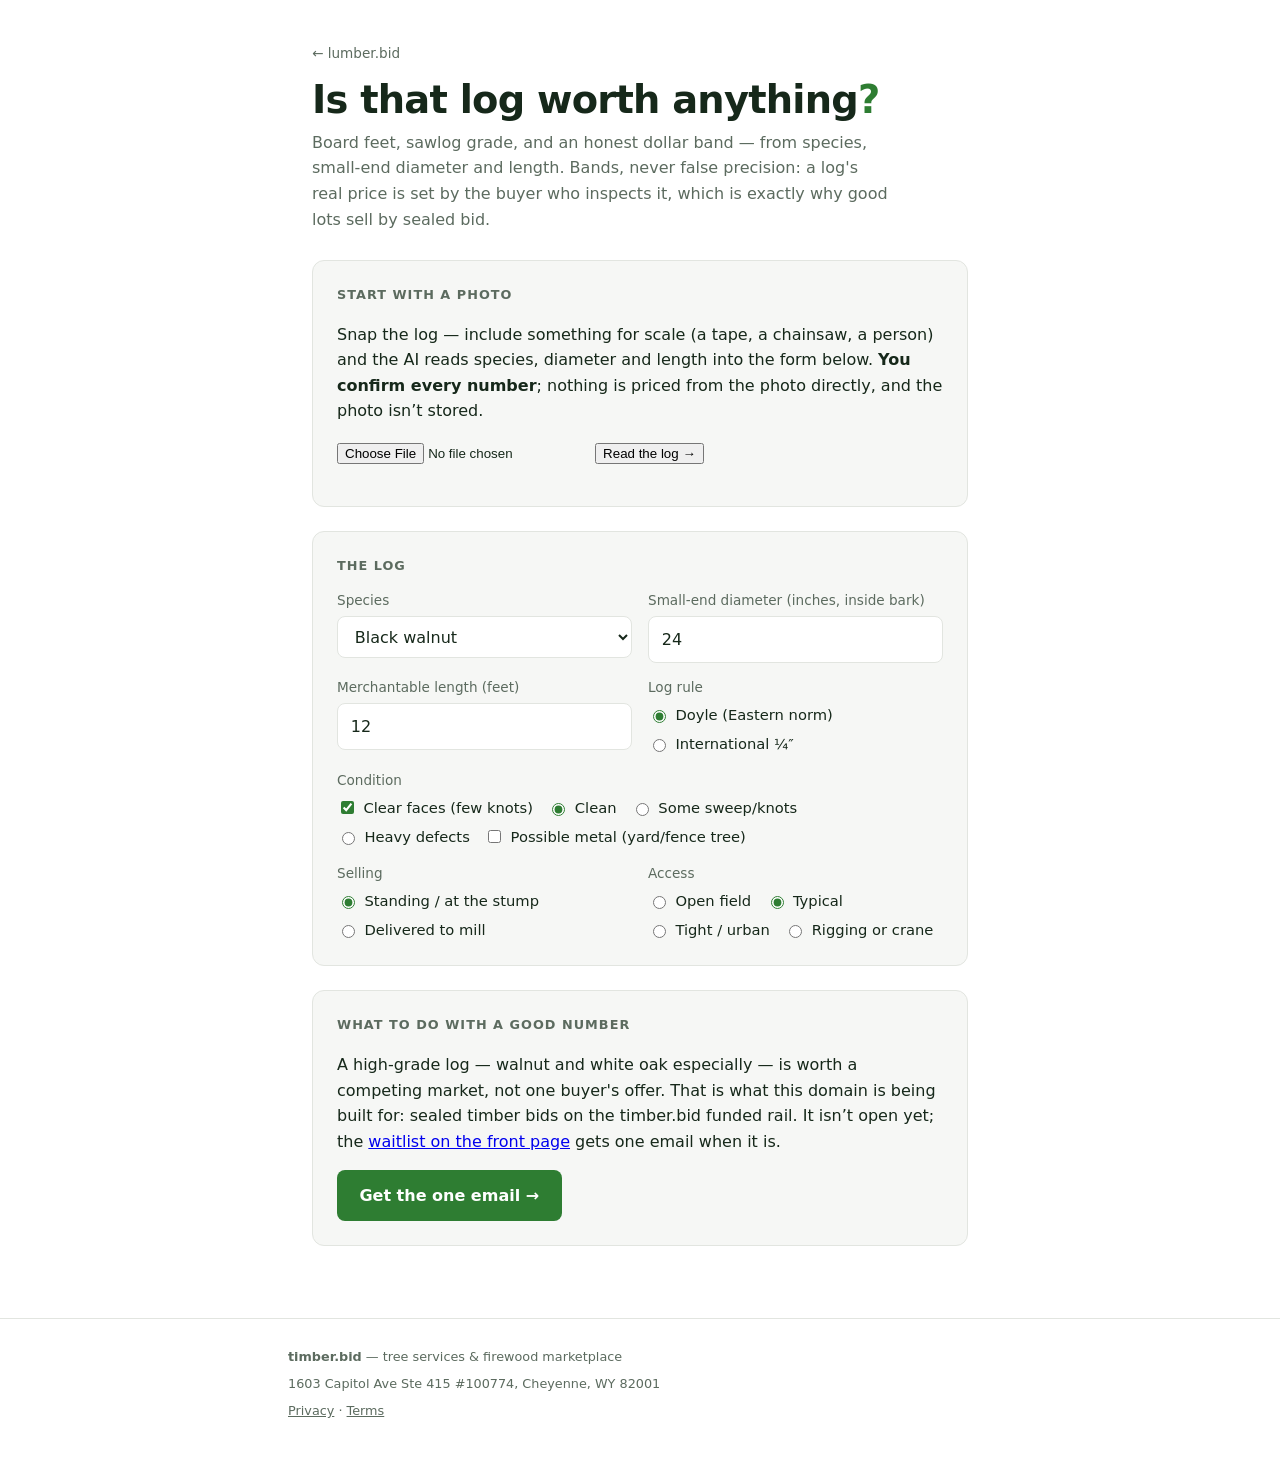
==== site/estimate.html @ 27b2d683 "feat: photo mode on the estimator - the AI reads the log, the human confirms 'The same photo can pro" ====
<!doctype html>
<html lang="en">
<head>
<meta charset="utf-8">
<meta name="viewport" content="width=device-width, initial-scale=1">
<title>Log value estimator — lumber.bid</title>

<!-- Indexable on purpose: this is a real tool, not a holding page. -->
<meta name="description" content="Free log value estimator: board feet by Doyle or International ¼″ rule, sawlog grade, and an honest dollar band for walnut, oak, cherry and more — standing or delivered to mill.">
<link rel="canonical" href="https://lumber.bid/estimate">

<meta property="og:type" content="website">
<meta property="og:title" content="Log value estimator — lumber.bid">
<meta property="og:description" content="Is that log worth anything? Board feet, grade, and a value band — bands, never false precision.">
<meta property="og:url" content="https://lumber.bid/estimate">

<link rel="icon" href="data:image/svg+xml,%3Csvg xmlns='http://www.w3.org/2000/svg' viewBox='0 0 32 32'%3E%3Crect width='32' height='32' rx='7' fill='%232E7D32'/%3E%3Cpath d='M16 6l7 12H9z' fill='%23fff'/%3E%3Crect x='14.5' y='17' width='3' height='9' fill='%23fff'/%3E%3C/svg%3E">

<style>
  :root {
    --brand: #2E7D32;
    --bg: #ffffff;
    --surface: #f6f7f5;
    --border: #e2e5e0;
    --text: #16281a;
    --muted: #5c6b5f;
  }
  @media (prefers-color-scheme: dark) {
    :root {
      --brand: #6FBF73;
      --bg: #10140f;
      --surface: #171d16;
      --border: #2a332a;
      --text: #eaf0e9;
      --muted: #9aa89c;
    }
  }
  * { box-sizing: border-box; }
  html, body { margin: 0; padding: 0; }
  body {
    background: var(--bg); color: var(--text);
    font: 16px/1.6 ui-sans-serif, system-ui, -apple-system, "Segoe UI", Roboto, "Helvetica Neue", Arial, sans-serif;
    -webkit-font-smoothing: antialiased;
    display: flex; flex-direction: column; min-height: 100vh;
  }
  main { flex: 1; width: 100%; max-width: 44rem; margin: 0 auto; padding: 2.5rem 1.5rem 3rem; }
  a.home { color: var(--muted); text-decoration: none; font-size: .85rem; }
  a.home:hover { color: var(--brand); }
  h1 { font-size: clamp(1.7rem, 5vw, 2.4rem); line-height: 1.15; letter-spacing: -.02em; margin: .75rem 0 .5rem; }
  h1 .dot { color: var(--brand); }
  .lede { color: var(--muted); margin: 0 0 1.75rem; max-width: 36rem; }
  .card { background: var(--surface); border: 1px solid var(--border); border-radius: 12px; padding: 1.5rem; margin-bottom: 1.5rem; }
  .card h2 { font-size: .8rem; font-weight: 600; letter-spacing: .08em; text-transform: uppercase; color: var(--muted); margin: 0 0 .9rem; }
  label.f { display: block; font-size: .85rem; color: var(--muted); margin: 0 0 .25rem; }
  .grid { display: grid; grid-template-columns: 1fr 1fr; gap: .9rem 1rem; }
  .grid .full { grid-column: 1 / -1; }
  select, input[type="number"] {
    width: 100%; font: inherit; color: var(--text); background: var(--bg);
    border: 1px solid var(--border); border-radius: 8px; padding: .6rem .8rem;
  }
  select:focus-visible, input:focus-visible { outline: 2px solid var(--brand); outline-offset: 1px; }
  .opts { display: flex; flex-wrap: wrap; gap: .35rem .9rem; }
  .opts label { display: inline-flex; align-items: center; gap: .4rem; font-size: .92rem; cursor: pointer; }
  .opts input { accent-color: var(--brand); }
  #est-result { border-color: var(--brand); }
  .est-row { display: flex; justify-content: space-between; gap: 1rem; padding: .45rem 0; border-bottom: 1px dashed var(--border); }
  .est-row span { color: var(--muted); }
  .est-net strong { color: var(--brand); font-size: 1.15rem; }
  .est-verdict { margin: .9rem 0 0; font-weight: 600; }
  .est-verdict.ok { color: var(--brand); }
  .est-flags { margin: .75rem 0 0; padding-left: 1.2rem; color: var(--muted); font-size: .9rem; }
  .est-flags li { margin-bottom: .25rem; }
  .wl-fine { font-size: .78rem; color: var(--muted); margin: .8rem 0 0; }
  a.cta {
    display: inline-flex; align-items: center; gap: .5rem;
    background: var(--brand); color: #fff; text-decoration: none; font-weight: 600;
    padding: .8rem 1.4rem; border-radius: 8px;
  }
  a.cta:hover { filter: brightness(1.08); }
  @media (prefers-color-scheme: dark) { a.cta { color: #0d1a0e; } }
  footer { border-top: 1px solid var(--border); padding: 1.75rem 1.5rem 2.5rem; }
  .footer-inner { max-width: 44rem; margin: 0 auto; font-size: .8rem; color: var(--muted); }
  .footer-inner p { margin: 0 0 .4rem; }
  .footer-inner a { color: var(--muted); }
</style>
</head>
<body>

<main>
  <a class="home" href="/">&larr; lumber.bid</a>
  <h1>Is that log worth anything<span class="dot">?</span></h1>
  <p class="lede">
    Board feet, sawlog grade, and an honest dollar band — from species, small-end
    diameter and length. Bands, never false precision: a log's real price is set
    by the buyer who inspects it, which is exactly why good lots sell by sealed bid.
  </p>

  <div class="card" id="photo-card">
    <h2>Start with a photo</h2>
    <p>
      Snap the log — include something for scale (a tape, a chainsaw, a person)
      and the AI reads species, diameter and length into the form below.
      <strong>You confirm every number</strong>; nothing is priced from the
      photo directly, and the photo isn&rsquo;t stored.
    </p>
    <div class="wl-row">
      <input type="file" id="est-photo" accept="image/*" capture="environment" aria-label="Log photo">
      <button type="button" class="cta" id="est-photo-go">Read the log &rarr;</button>
    </div>
    <p class="wl-status" id="est-photo-status" role="status"></p>
  </div>

  <form id="est-form" class="card">
    <h2>The log</h2>
    <div class="grid">
      <div>
        <label class="f" for="est-species">Species</label>
        <select id="est-species">
          <option value="black walnut" selected>Black walnut</option>
          <option value="white oak">White oak</option>
          <option value="cherry">Cherry</option>
          <option value="hard maple">Hard maple</option>
          <option value="red oak">Red oak</option>
          <option value="ash">Ash</option>
          <option value="hickory">Hickory</option>
          <option value="soft maple">Soft maple</option>
          <option value="birch">Birch</option>
          <option value="poplar">Poplar</option>
          <option value="sycamore">Sycamore</option>
          <option value="pine">Pine</option>
          <option value="spruce">Spruce</option>
          <option value="fir">Fir</option>
          <option value="cottonwood">Cottonwood</option>
          <option value="other">Other / not sure</option>
        </select>
      </div>
      <div>
        <label class="f" for="est-diameter">Small-end diameter (inches, inside bark)</label>
        <input id="est-diameter" type="number" min="1" max="80" step="1" value="24" inputmode="numeric">
      </div>
      <div>
        <label class="f" for="est-length">Merchantable length (feet)</label>
        <input id="est-length" type="number" min="1" max="60" step="1" value="12" inputmode="numeric">
      </div>
      <div>
        <label class="f">Log rule</label>
        <div class="opts">
          <label><input type="radio" name="rule" value="doyle" checked> Doyle (Eastern norm)</label>
          <label><input type="radio" name="rule" value="international"> International ¼″</label>
        </div>
      </div>
      <div class="full">
        <label class="f">Condition</label>
        <div class="opts">
          <label><input type="checkbox" id="est-clear" checked> Clear faces (few knots)</label>
          <label><input type="radio" name="defects" value="0" checked> Clean</label>
          <label><input type="radio" name="defects" value="1"> Some sweep/knots</label>
          <label><input type="radio" name="defects" value="2"> Heavy defects</label>
          <label><input type="checkbox" id="est-metal"> Possible metal (yard/fence tree)</label>
        </div>
      </div>
      <div>
        <label class="f">Selling</label>
        <div class="opts">
          <label><input type="radio" name="where" value="standing" checked> Standing / at the stump</label>
          <label><input type="radio" name="where" value="delivered"> Delivered to mill</label>
        </div>
      </div>
      <div>
        <label class="f">Access</label>
        <div class="opts">
          <label><input type="radio" name="difficulty" value="0.15"> Open field</label>
          <label><input type="radio" name="difficulty" value="0.3" checked> Typical</label>
          <label><input type="radio" name="difficulty" value="0.6"> Tight / urban</label>
          <label><input type="radio" name="difficulty" value="0.9"> Rigging or crane</label>
        </div>
      </div>
    </div>
  </form>

  <div id="est-result" class="card" hidden aria-live="polite"></div>

  <div class="card">
    <h2>What to do with a good number</h2>
    <p>
      A high-grade log — walnut and white oak especially — is worth a competing
      market, not one buyer's offer. That is what this domain is being built for:
      sealed timber bids on the timber.bid funded rail. It isn&rsquo;t open yet;
      the <a href="/">waitlist on the front page</a> gets one email when it is.
    </p>
    <a class="cta" href="/#waitlist-form">Get the one email &rarr;</a>
  </div>
</main>

<footer>
  <div class="footer-inner">
    <p><strong>timber.bid</strong> — tree services &amp; firewood marketplace</p>
    <p>1603 Capitol Ave Ste 415 #100774, Cheyenne, WY 82001</p>
    <p><a href="https://timber.bid/privacy">Privacy</a> &middot; <a href="https://timber.bid/terms">Terms</a></p>
  </div>
</footer>

<script src="/log-model.js" defer></script>
<script src="/estimate.js" defer></script>
</body>
</html>
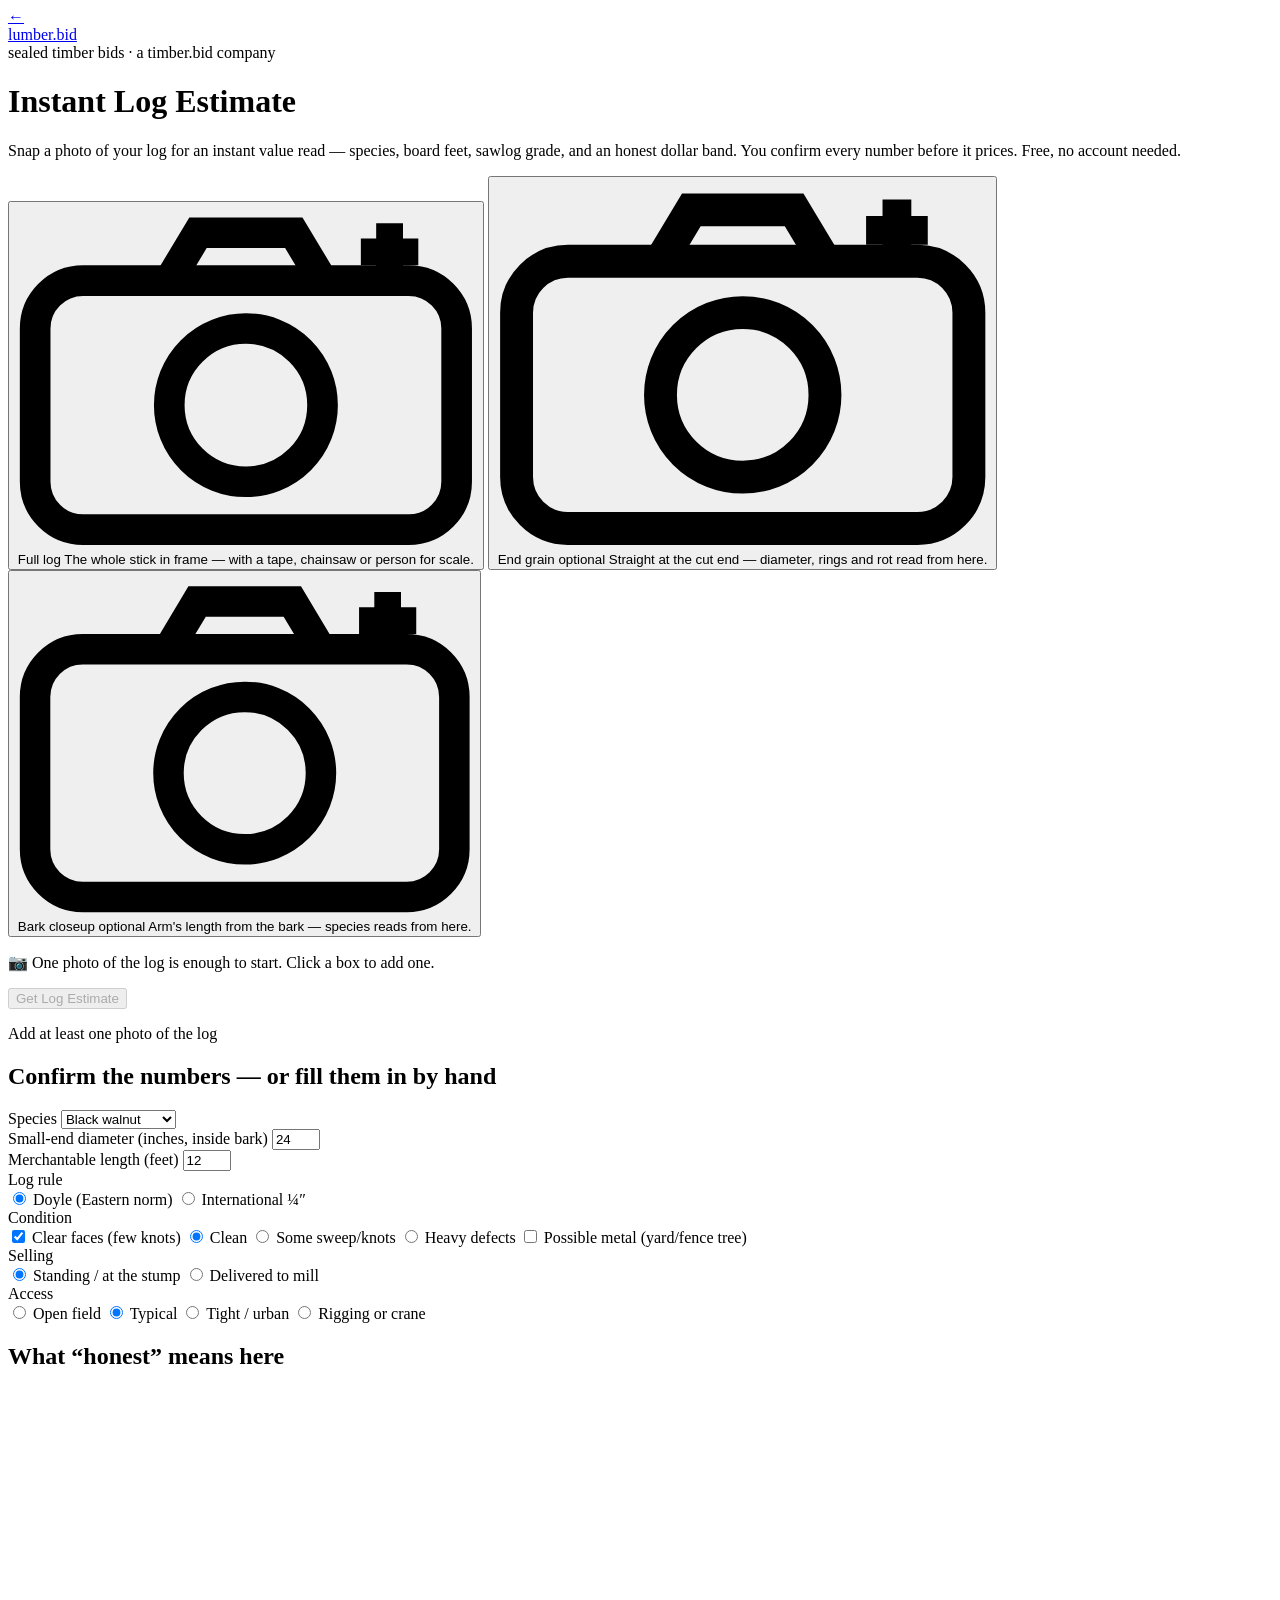
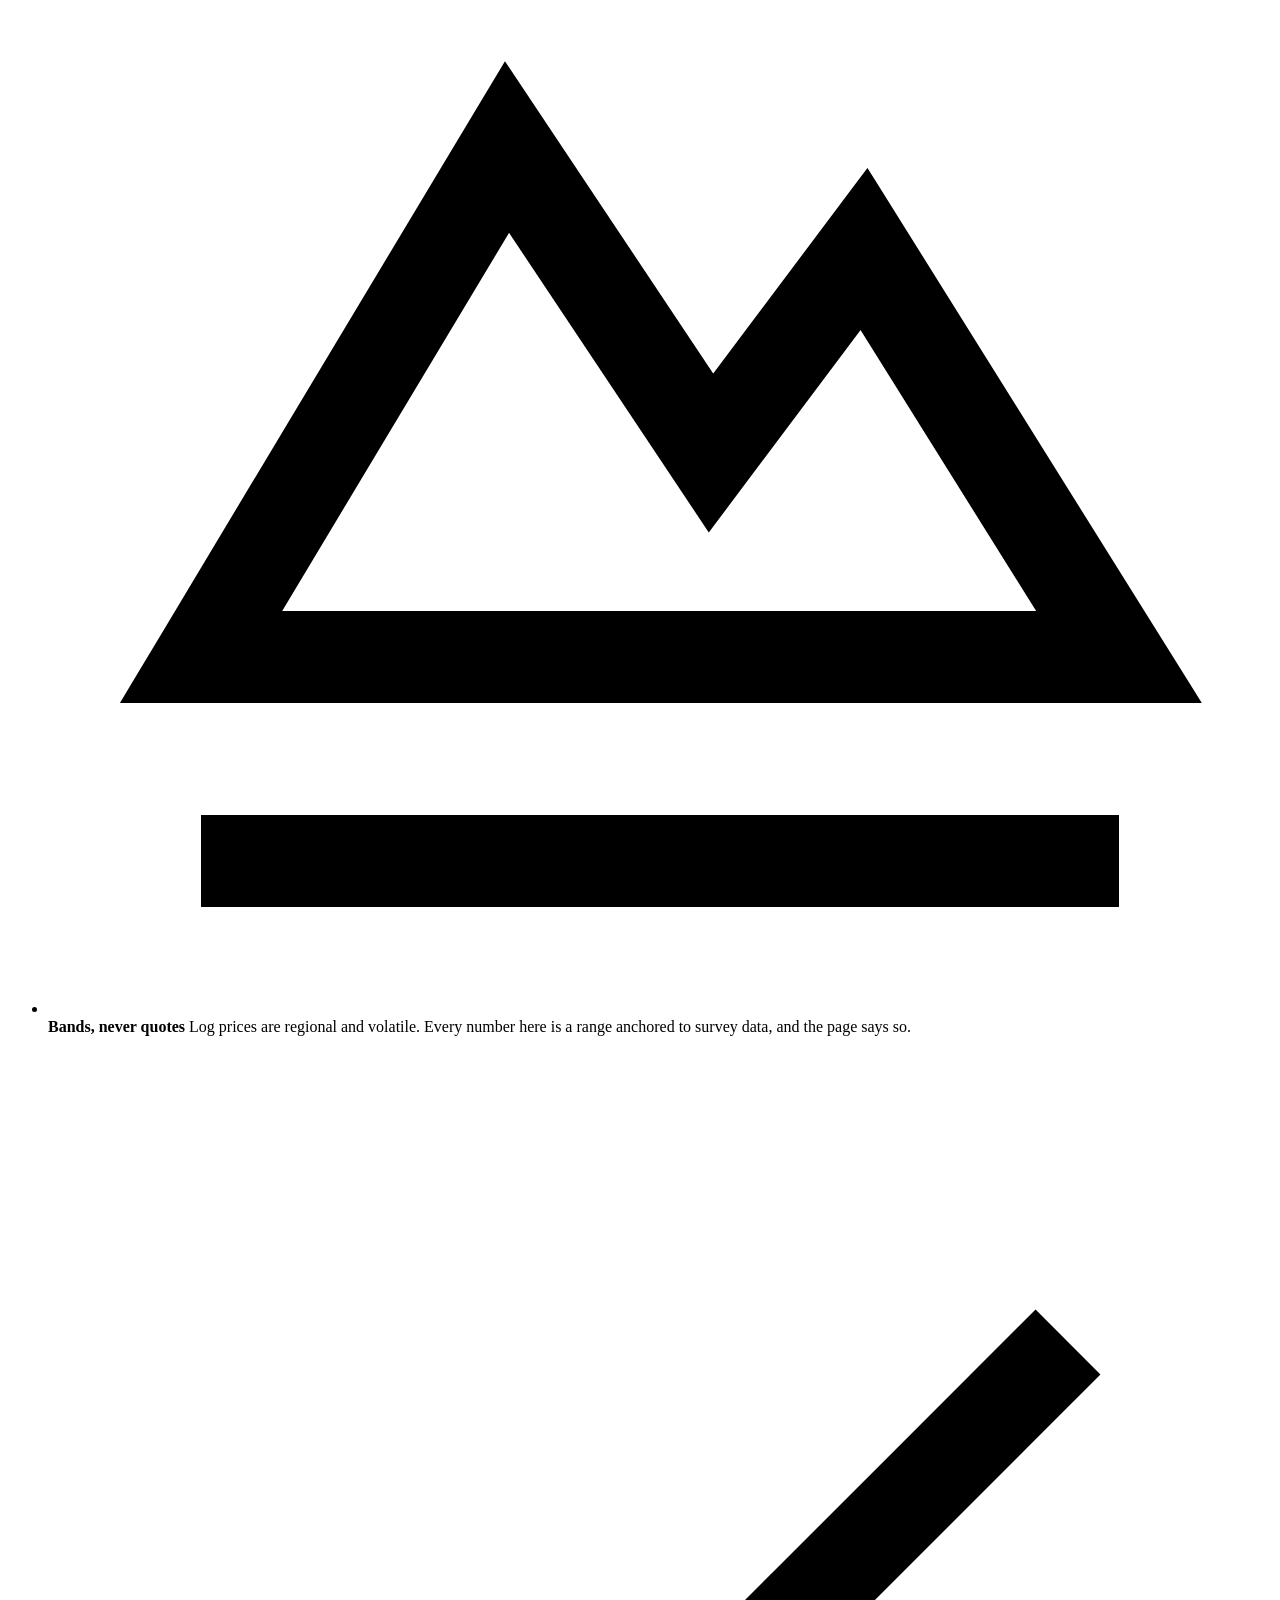
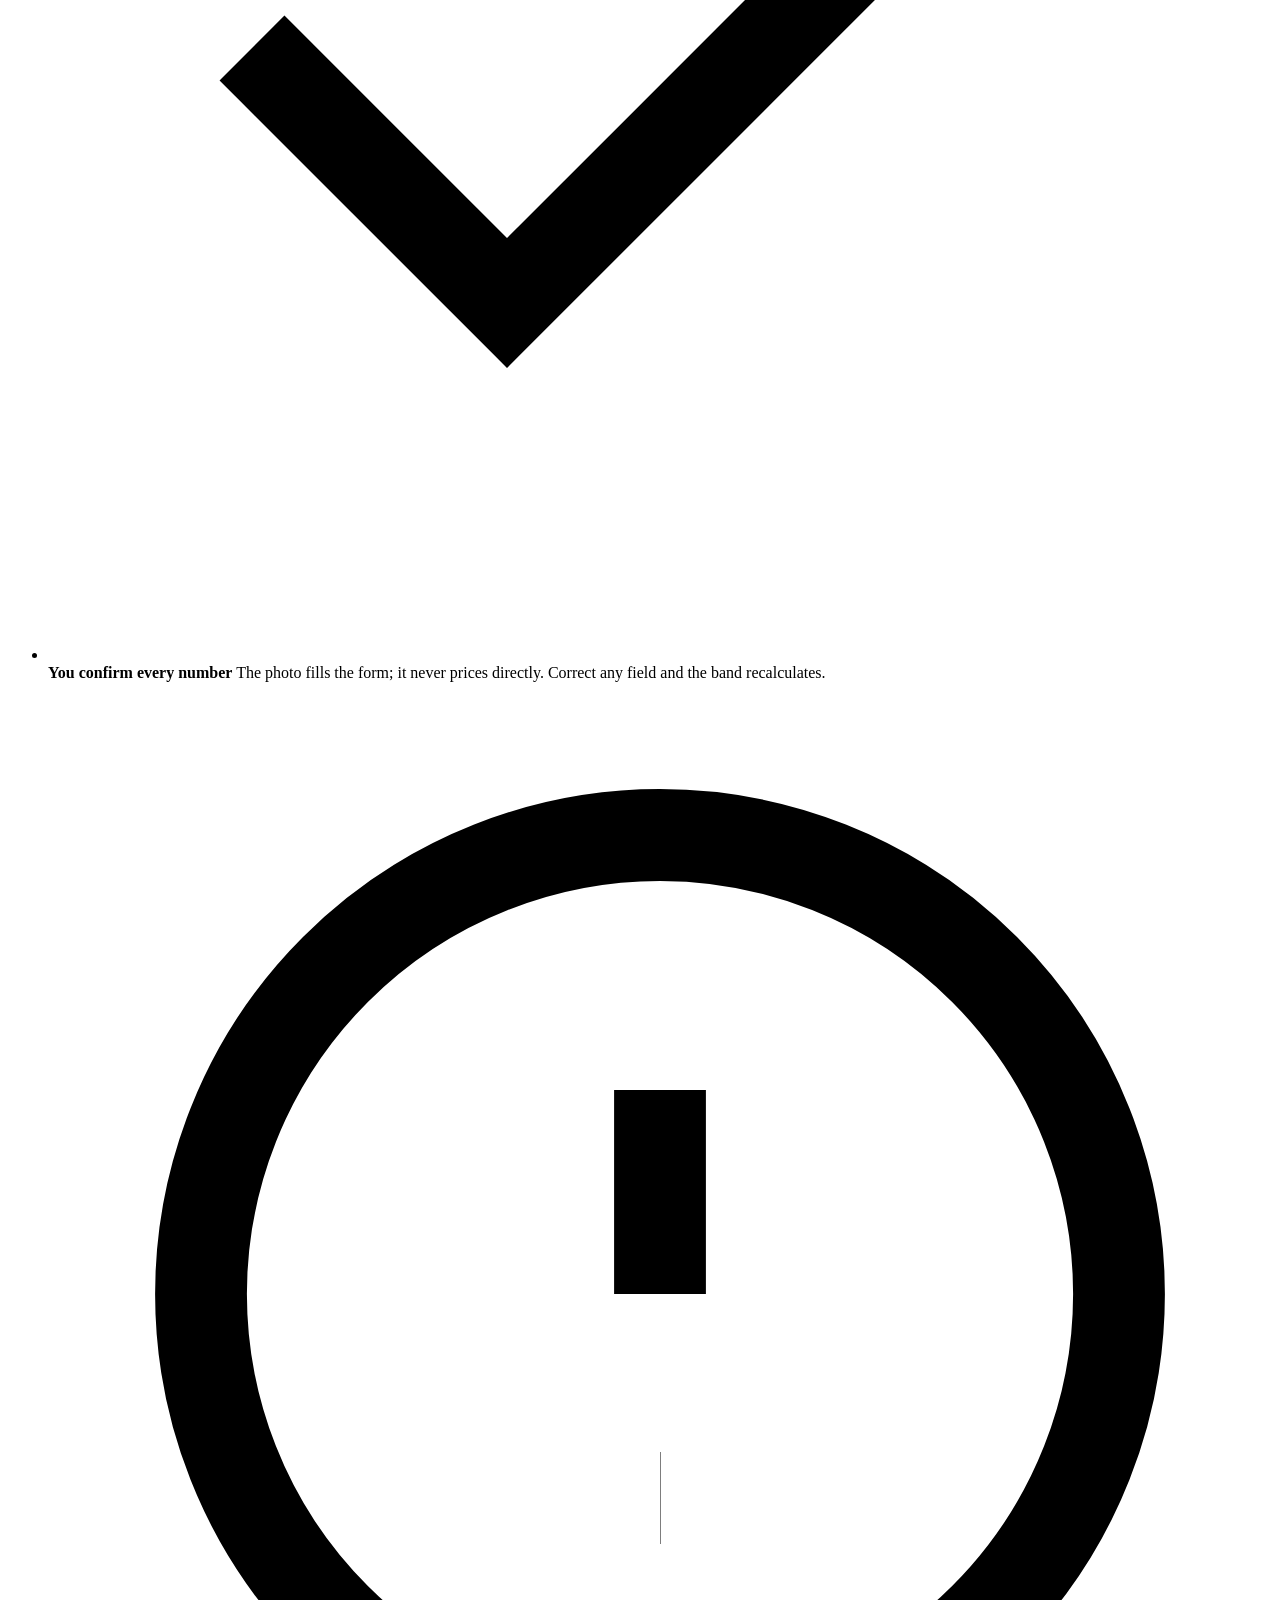
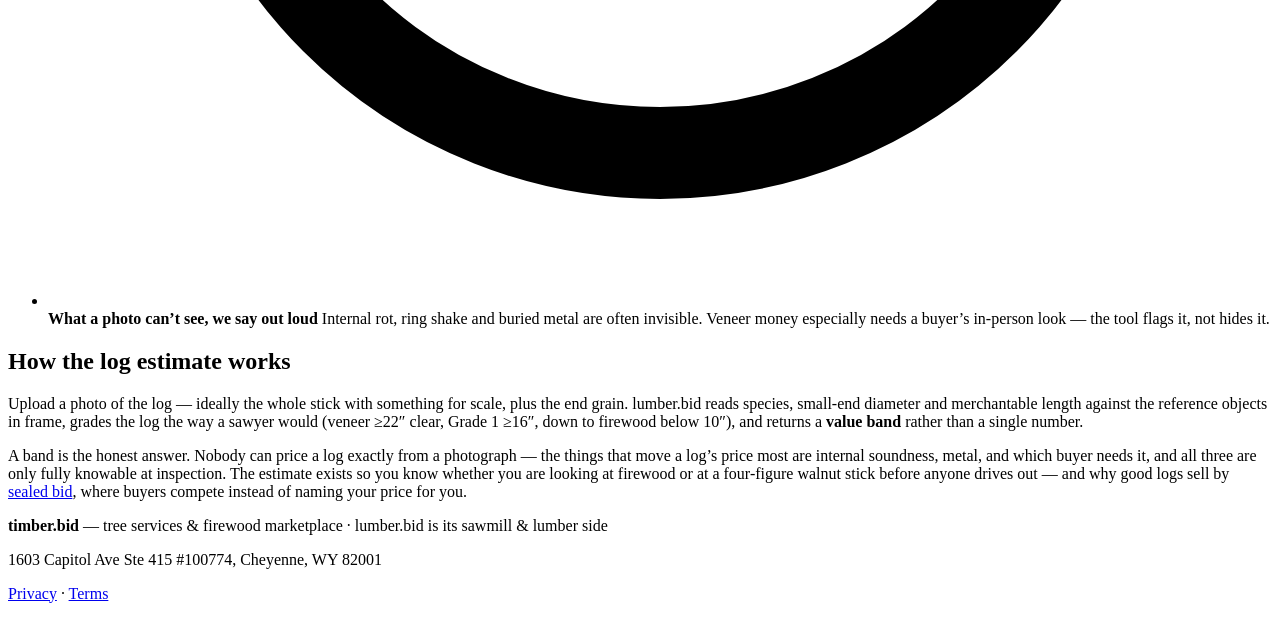
==== commit 79a9e109: "style: the family format - lumber.bid now reads as timber.bid's sibling Founder direction: same comp" ====
--- a/site/estimate.html
+++ b/site/estimate.html
@@ -3,115 +3,71 @@
 <head>
 <meta charset="utf-8">
 <meta name="viewport" content="width=device-width, initial-scale=1">
-<title>Log value estimator — lumber.bid</title>
+<title>Instant Log Estimate — lumber.bid</title>
 
-<!-- Indexable on purpose: this is a real tool, not a holding page. -->
-<meta name="description" content="Free log value estimator: board feet by Doyle or International ¼″ rule, sawlog grade, and an honest dollar band for walnut, oak, cherry and more — standing or delivered to mill.">
+<meta name="description" content="Snap a photo of your log for an instant value estimate — species, board feet by Doyle or International rule, sawlog grade, and an honest dollar band. Free, no account needed.">
 <link rel="canonical" href="https://lumber.bid/estimate">
 
 <meta property="og:type" content="website">
-<meta property="og:title" content="Log value estimator — lumber.bid">
-<meta property="og:description" content="Is that log worth anything? Board feet, grade, and a value band — bands, never false precision.">
+<meta property="og:title" content="Instant Log Estimate — lumber.bid">
+<meta property="og:description" content="Is that log worth anything? Photo → species, board feet, grade, and a value band. Bands, never false precision.">
 <meta property="og:url" content="https://lumber.bid/estimate">
 
 <link rel="icon" href="data:image/svg+xml,%3Csvg xmlns='http://www.w3.org/2000/svg' viewBox='0 0 32 32'%3E%3Crect width='32' height='32' rx='7' fill='%232E7D32'/%3E%3Cpath d='M16 6l7 12H9z' fill='%23fff'/%3E%3Crect x='14.5' y='17' width='3' height='9' fill='%23fff'/%3E%3C/svg%3E">
-
-<style>
-  :root {
-    --brand: #2E7D32;
-    --bg: #ffffff;
-    --surface: #f6f7f5;
-    --border: #e2e5e0;
-    --text: #16281a;
-    --muted: #5c6b5f;
-  }
-  @media (prefers-color-scheme: dark) {
-    :root {
-      --brand: #6FBF73;
-      --bg: #10140f;
-      --surface: #171d16;
-      --border: #2a332a;
-      --text: #eaf0e9;
-      --muted: #9aa89c;
-    }
-  }
-  * { box-sizing: border-box; }
-  html, body { margin: 0; padding: 0; }
-  body {
-    background: var(--bg); color: var(--text);
-    font: 16px/1.6 ui-sans-serif, system-ui, -apple-system, "Segoe UI", Roboto, "Helvetica Neue", Arial, sans-serif;
-    -webkit-font-smoothing: antialiased;
-    display: flex; flex-direction: column; min-height: 100vh;
-  }
-  main { flex: 1; width: 100%; max-width: 44rem; margin: 0 auto; padding: 2.5rem 1.5rem 3rem; }
-  a.home { color: var(--muted); text-decoration: none; font-size: .85rem; }
-  a.home:hover { color: var(--brand); }
-  h1 { font-size: clamp(1.7rem, 5vw, 2.4rem); line-height: 1.15; letter-spacing: -.02em; margin: .75rem 0 .5rem; }
-  h1 .dot { color: var(--brand); }
-  .lede { color: var(--muted); margin: 0 0 1.75rem; max-width: 36rem; }
-  .card { background: var(--surface); border: 1px solid var(--border); border-radius: 12px; padding: 1.5rem; margin-bottom: 1.5rem; }
-  .card h2 { font-size: .8rem; font-weight: 600; letter-spacing: .08em; text-transform: uppercase; color: var(--muted); margin: 0 0 .9rem; }
-  label.f { display: block; font-size: .85rem; color: var(--muted); margin: 0 0 .25rem; }
-  .grid { display: grid; grid-template-columns: 1fr 1fr; gap: .9rem 1rem; }
-  .grid .full { grid-column: 1 / -1; }
-  select, input[type="number"] {
-    width: 100%; font: inherit; color: var(--text); background: var(--bg);
-    border: 1px solid var(--border); border-radius: 8px; padding: .6rem .8rem;
-  }
-  select:focus-visible, input:focus-visible { outline: 2px solid var(--brand); outline-offset: 1px; }
-  .opts { display: flex; flex-wrap: wrap; gap: .35rem .9rem; }
-  .opts label { display: inline-flex; align-items: center; gap: .4rem; font-size: .92rem; cursor: pointer; }
-  .opts input { accent-color: var(--brand); }
-  #est-result { border-color: var(--brand); }
-  .est-row { display: flex; justify-content: space-between; gap: 1rem; padding: .45rem 0; border-bottom: 1px dashed var(--border); }
-  .est-row span { color: var(--muted); }
-  .est-net strong { color: var(--brand); font-size: 1.15rem; }
-  .est-verdict { margin: .9rem 0 0; font-weight: 600; }
-  .est-verdict.ok { color: var(--brand); }
-  .est-flags { margin: .75rem 0 0; padding-left: 1.2rem; color: var(--muted); font-size: .9rem; }
-  .est-flags li { margin-bottom: .25rem; }
-  .wl-fine { font-size: .78rem; color: var(--muted); margin: .8rem 0 0; }
-  a.cta {
-    display: inline-flex; align-items: center; gap: .5rem;
-    background: var(--brand); color: #fff; text-decoration: none; font-weight: 600;
-    padding: .8rem 1.4rem; border-radius: 8px;
-  }
-  a.cta:hover { filter: brightness(1.08); }
-  @media (prefers-color-scheme: dark) { a.cta { color: #0d1a0e; } }
-  footer { border-top: 1px solid var(--border); padding: 1.75rem 1.5rem 2.5rem; }
-  .footer-inner { max-width: 44rem; margin: 0 auto; font-size: .8rem; color: var(--muted); }
-  .footer-inner p { margin: 0 0 .4rem; }
-  .footer-inner a { color: var(--muted); }
-</style>
+<link rel="stylesheet" href="/brand.css">
 </head>
 <body>
 
 <main>
-  <a class="home" href="/">&larr; lumber.bid</a>
-  <h1>Is that log worth anything<span class="dot">?</span></h1>
+  <div class="brand-head">
+    <a class="brand-back" href="/" aria-label="Back to lumber.bid">&larr;</a>
+    <div>
+      <div class="brand-name"><a href="/">lumber.bid</a></div>
+      <div class="brand-sub">sealed timber bids &middot; a timber.bid company</div>
+    </div>
+  </div>
+
+  <h1>Instant Log Estimate</h1>
   <p class="lede">
-    Board feet, sawlog grade, and an honest dollar band — from species, small-end
-    diameter and length. Bands, never false precision: a log's real price is set
-    by the buyer who inspects it, which is exactly why good lots sell by sealed bid.
+    Snap a photo of your log for an instant value read — species, board feet,
+    sawlog grade, and an honest dollar band. You confirm every number before it
+    prices. Free, no account needed.
   </p>
 
-  <div class="card" id="photo-card">
-    <h2>Start with a photo</h2>
-    <p>
-      Snap the log — include something for scale (a tape, a chainsaw, a person)
-      and the AI reads species, diameter and length into the form below.
-      <strong>You confirm every number</strong>; nothing is priced from the
-      photo directly, and the photo isn&rsquo;t stored.
-    </p>
-    <div class="wl-row">
-      <input type="file" id="est-photo" accept="image/*" capture="environment" aria-label="Log photo">
-      <button type="button" class="cta" id="est-photo-go">Read the log &rarr;</button>
-    </div>
-    <p class="wl-status" id="est-photo-status" role="status"></p>
+  <!-- The photo boxes — same hero pattern as timber.bid/estimate, with the
+       three angles that matter for a LOG: the whole stick, the end grain
+       (diameter + rings + defects live here), and the bark (species). -->
+  <div class="shots" id="shots">
+    <button type="button" class="shot" data-slot="0" aria-label="Add a full log photo">
+      <svg class="cam" viewBox="0 0 24 18" fill="none" stroke="currentColor" stroke-width="1.6" aria-hidden="true"><rect x="1" y="4" width="22" height="13" rx="2.5"/><circle cx="12" cy="10.5" r="4"/><path d="M8 4l1.5-2.5h5L16 4"/><path d="M19.5 1v3M18 2.5h3" stroke-width="1.4"/></svg>
+      <img class="preview" alt="" hidden>
+      <span class="t">Full log</span>
+      <span class="d">The whole stick in frame — with a tape, chainsaw or person for scale.</span>
+    </button>
+    <button type="button" class="shot" data-slot="1" aria-label="Add an end grain photo">
+      <svg class="cam" viewBox="0 0 24 18" fill="none" stroke="currentColor" stroke-width="1.6" aria-hidden="true"><rect x="1" y="4" width="22" height="13" rx="2.5"/><circle cx="12" cy="10.5" r="4"/><path d="M8 4l1.5-2.5h5L16 4"/><path d="M19.5 1v3M18 2.5h3" stroke-width="1.4"/></svg>
+      <img class="preview" alt="" hidden>
+      <span class="t">End grain <span class="opt">optional</span></span>
+      <span class="d">Straight at the cut end — diameter, rings and rot read from here.</span>
+    </button>
+    <button type="button" class="shot" data-slot="2" aria-label="Add a bark closeup photo">
+      <svg class="cam" viewBox="0 0 24 18" fill="none" stroke="currentColor" stroke-width="1.6" aria-hidden="true"><rect x="1" y="4" width="22" height="13" rx="2.5"/><circle cx="12" cy="10.5" r="4"/><path d="M8 4l1.5-2.5h5L16 4"/><path d="M19.5 1v3M18 2.5h3" stroke-width="1.4"/></svg>
+      <img class="preview" alt="" hidden>
+      <span class="t">Bark closeup <span class="opt">optional</span></span>
+      <span class="d">Arm's length from the bark — species reads from here.</span>
+    </button>
+    <input type="file" id="shot-file" accept="image/*" capture="environment" hidden>
   </div>
+  <p class="shots-hint">&#128247; One photo of the log is enough to start. Click a box to add one.</p>
 
-  <form id="est-form" class="card">
-    <h2>The log</h2>
+  <button type="button" class="cta-big" id="est-photo-go" disabled>Get Log Estimate</button>
+  <p class="cta-helper" id="est-photo-helper">Add at least one photo of the log</p>
+  <p class="wl-status" id="est-photo-status" role="status"></p>
+
+  <!-- The confirm form: the AI fills it, the seller corrects it, the band
+       renders from these fields and ONLY these fields. -->
+  <form id="est-form" class="card" style="margin-top:1.25rem">
+    <h2>Confirm the numbers &mdash; or fill them in by hand</h2>
     <div class="grid">
       <div>
         <label class="f" for="est-species">Species</label>
@@ -146,7 +102,7 @@
         <label class="f">Log rule</label>
         <div class="opts">
           <label><input type="radio" name="rule" value="doyle" checked> Doyle (Eastern norm)</label>
-          <label><input type="radio" name="rule" value="international"> International ¼″</label>
+          <label><input type="radio" name="rule" value="international"> International &frac14;&Prime;</label>
         </div>
       </div>
       <div class="full">
@@ -181,20 +137,51 @@
   <div id="est-result" class="card" hidden aria-live="polite"></div>
 
   <div class="card">
-    <h2>What to do with a good number</h2>
+    <h2>What &ldquo;honest&rdquo; means here</h2>
+    <ul class="trust">
+      <li>
+        <svg class="ico" viewBox="0 0 24 24" fill="none" stroke="currentColor" stroke-width="1.8" aria-hidden="true"><path d="M3 17l6-10 4 6 3-4 5 8z"/><path d="M3 21h18"/></svg>
+        <div><strong>Bands, never quotes</strong>
+        <span class="why">Log prices are regional and volatile. Every number here is a range anchored to survey data, and the page says so.</span></div>
+      </li>
+      <li>
+        <svg class="ico" viewBox="0 0 24 24" fill="none" stroke="currentColor" stroke-width="1.8" aria-hidden="true"><path d="M20 6L9 17l-5-5"/></svg>
+        <div><strong>You confirm every number</strong>
+        <span class="why">The photo fills the form; it never prices directly. Correct any field and the band recalculates.</span></div>
+      </li>
+      <li>
+        <svg class="ico" viewBox="0 0 24 24" fill="none" stroke="currentColor" stroke-width="1.8" aria-hidden="true"><circle cx="12" cy="12" r="9"/><path d="M12 8v4M12 16h.01"/></svg>
+        <div><strong>What a photo can&rsquo;t see, we say out loud</strong>
+        <span class="why">Internal rot, ring shake and buried metal are often invisible. Veneer money especially needs a buyer&rsquo;s in-person look &mdash; the tool flags it, not hides it.</span></div>
+      </li>
+    </ul>
+  </div>
+
+  <section class="prose">
+    <h2>How the log estimate works</h2>
     <p>
-      A high-grade log — walnut and white oak especially — is worth a competing
-      market, not one buyer's offer. That is what this domain is being built for:
-      sealed timber bids on the timber.bid funded rail. It isn&rsquo;t open yet;
-      the <a href="/">waitlist on the front page</a> gets one email when it is.
+      Upload a photo of the log &mdash; ideally the whole stick with something for
+      scale, plus the end grain. lumber.bid reads species, small-end diameter and
+      merchantable length against the reference objects in frame, grades the log
+      the way a sawyer would (veneer &ge;22&Prime; clear, Grade&nbsp;1 &ge;16&Prime;, down to
+      firewood below 10&Prime;), and returns a <strong>value band</strong> rather
+      than a single number.
     </p>
-    <a class="cta" href="/#waitlist-form">Get the one email &rarr;</a>
-  </div>
+    <p>
+      A band is the honest answer. Nobody can price a log exactly from a
+      photograph &mdash; the things that move a log&rsquo;s price most are internal
+      soundness, metal, and which buyer needs it, and all three are only fully
+      knowable at inspection. The estimate exists so you know whether you are
+      looking at firewood or at a four-figure walnut stick before anyone drives
+      out &mdash; and why good logs sell by <a href="/#how">sealed bid</a>, where
+      buyers compete instead of naming your price for you.
+    </p>
+  </section>
 </main>
 
 <footer>
   <div class="footer-inner">
-    <p><strong>timber.bid</strong> — tree services &amp; firewood marketplace</p>
+    <p><strong>timber.bid</strong> — tree services &amp; firewood marketplace &middot; lumber.bid is its sawmill &amp; lumber side</p>
     <p>1603 Capitol Ave Ste 415 #100774, Cheyenne, WY 82001</p>
     <p><a href="https://timber.bid/privacy">Privacy</a> &middot; <a href="https://timber.bid/terms">Terms</a></p>
   </div>
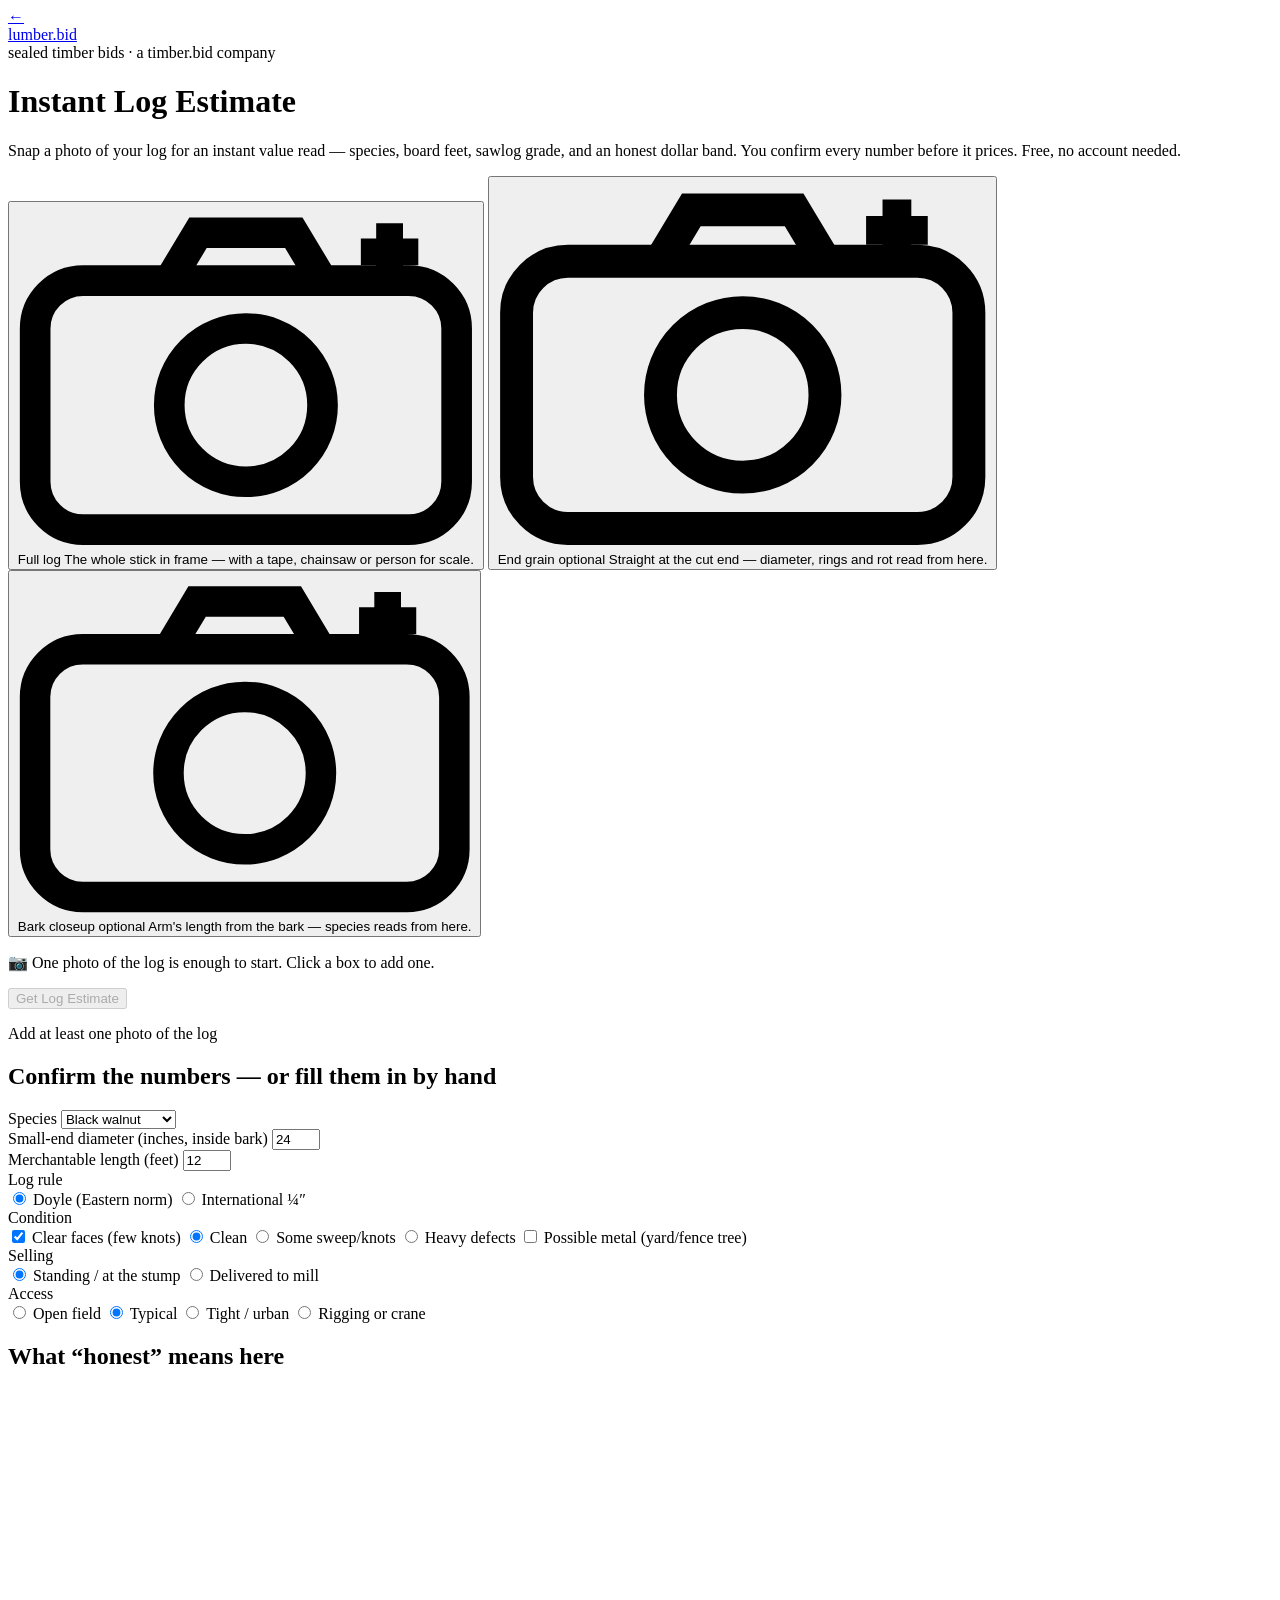
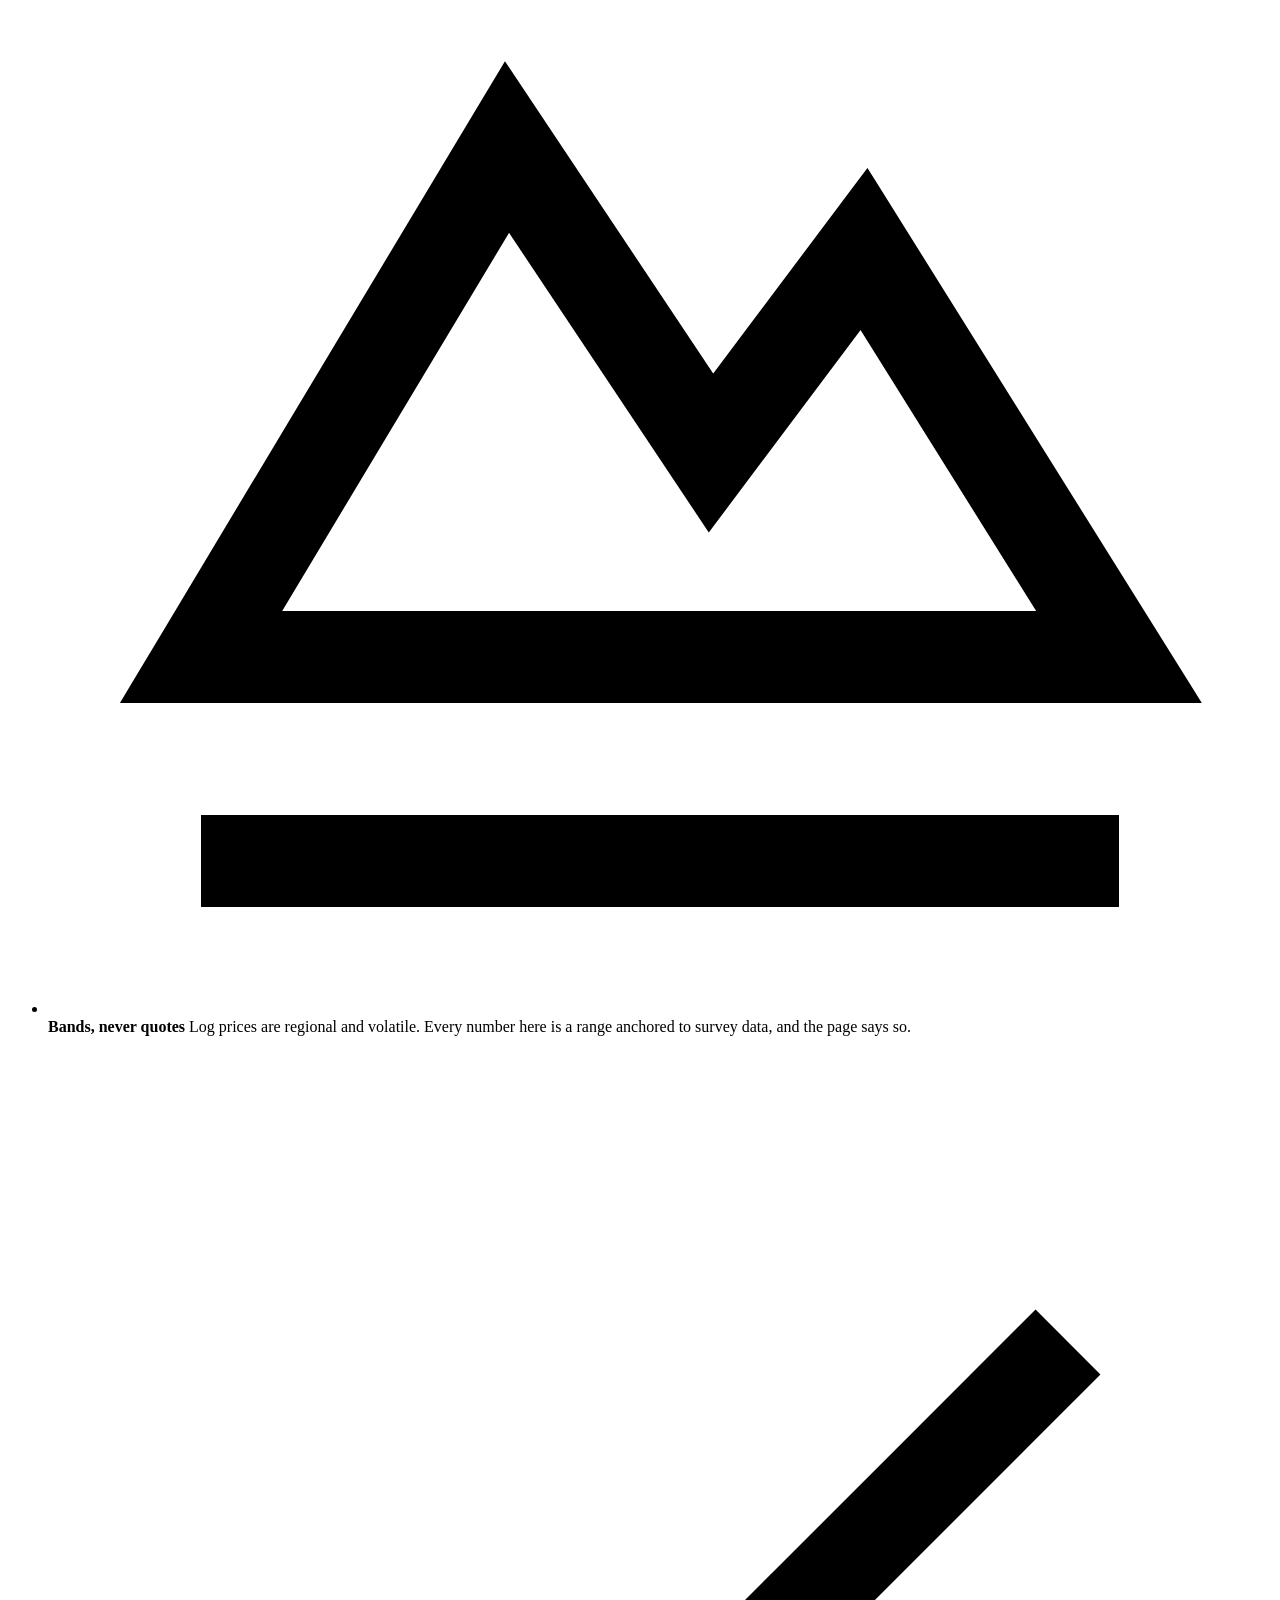
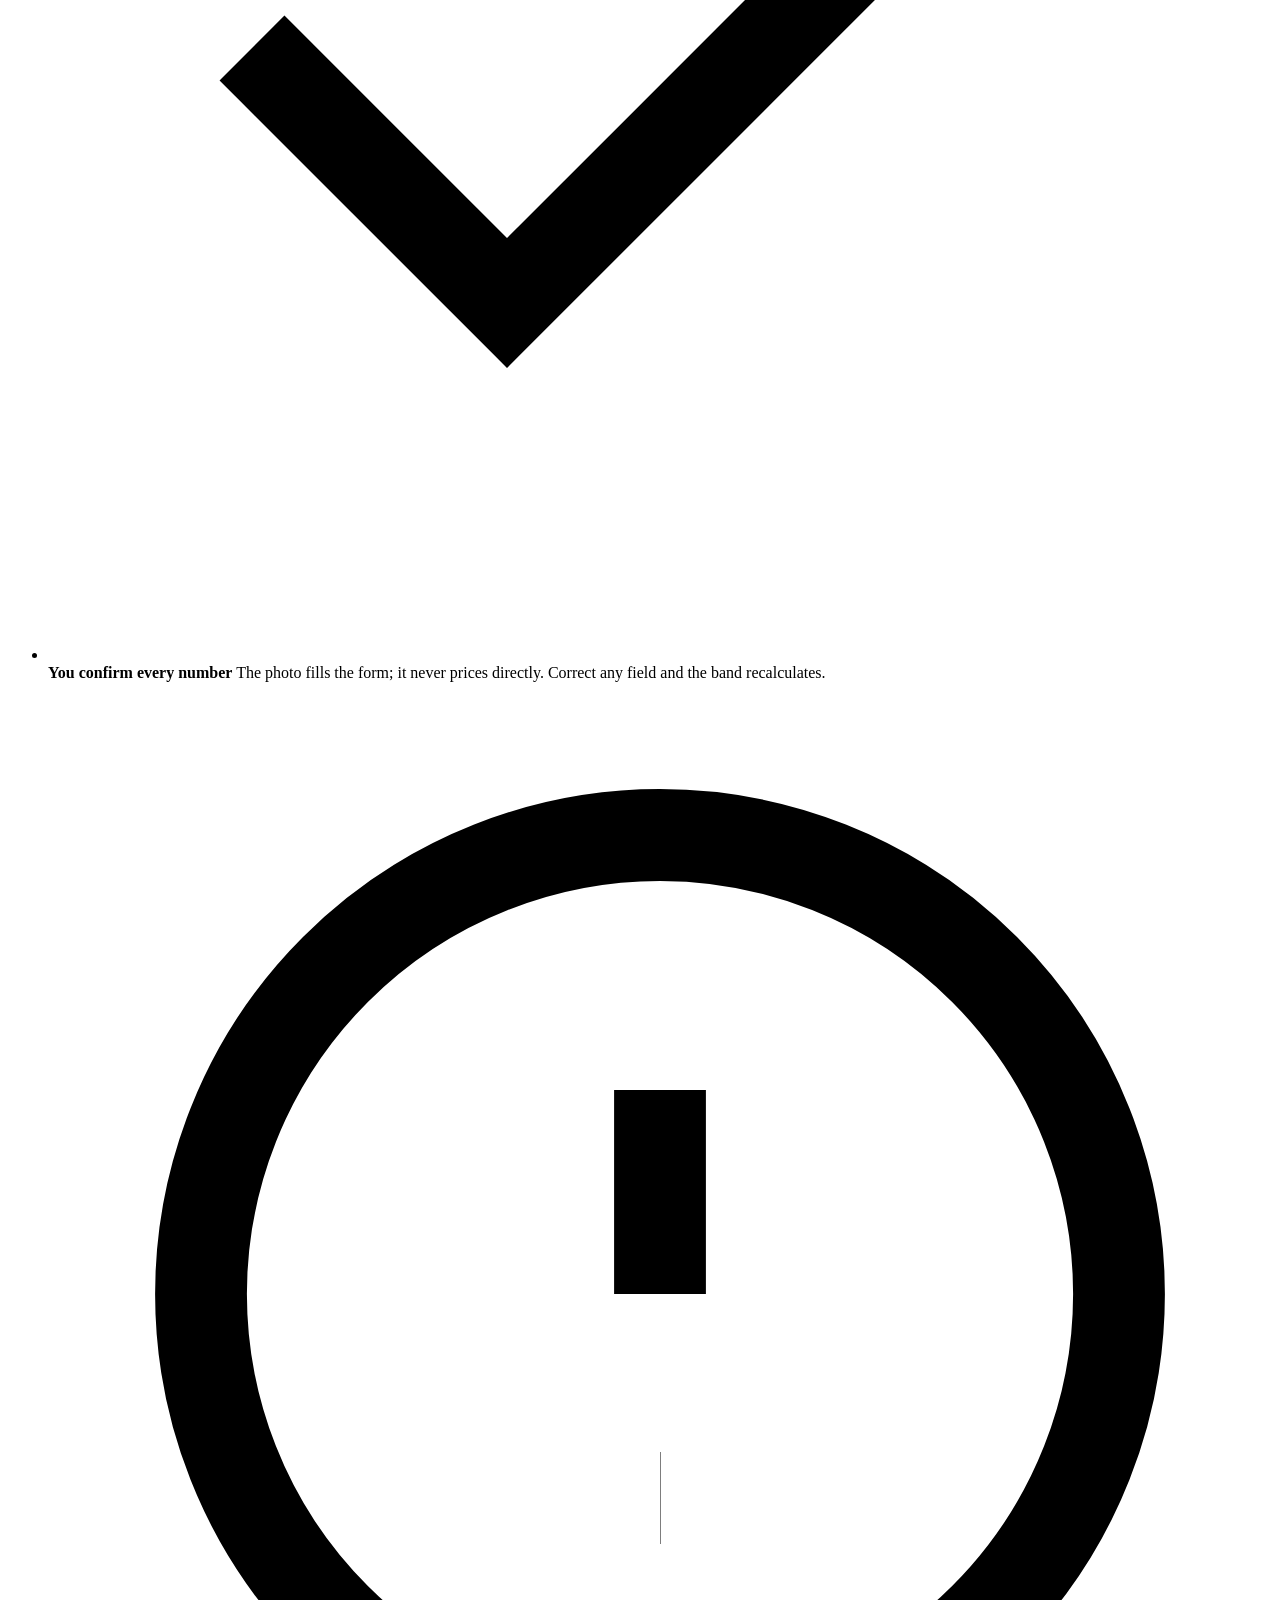
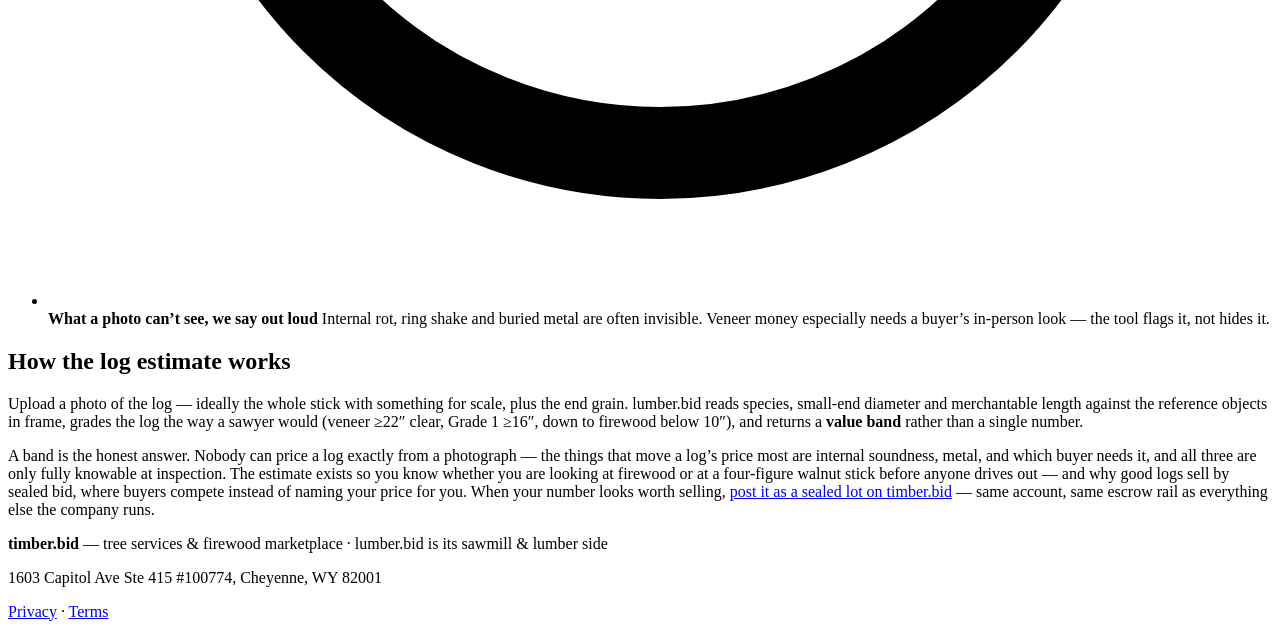
==== commit f1af6bbd: "feat: deep-link the front door into the sealed-lot screens The lot board and posting flow now exist " ====
--- a/site/estimate.html
+++ b/site/estimate.html
@@ -173,8 +173,11 @@
       soundness, metal, and which buyer needs it, and all three are only fully
       knowable at inspection. The estimate exists so you know whether you are
       looking at firewood or at a four-figure walnut stick before anyone drives
-      out &mdash; and why good logs sell by <a href="/#how">sealed bid</a>, where
-      buyers compete instead of naming your price for you.
+      out &mdash; and why good logs sell by sealed bid, where
+      buyers compete instead of naming your price for you. When your number looks
+      worth selling, <a href="https://timber.bid/lumber">post it as a sealed lot
+      on timber.bid</a> &mdash; same account, same escrow rail as everything else
+      the company runs.
     </p>
   </section>
 </main>
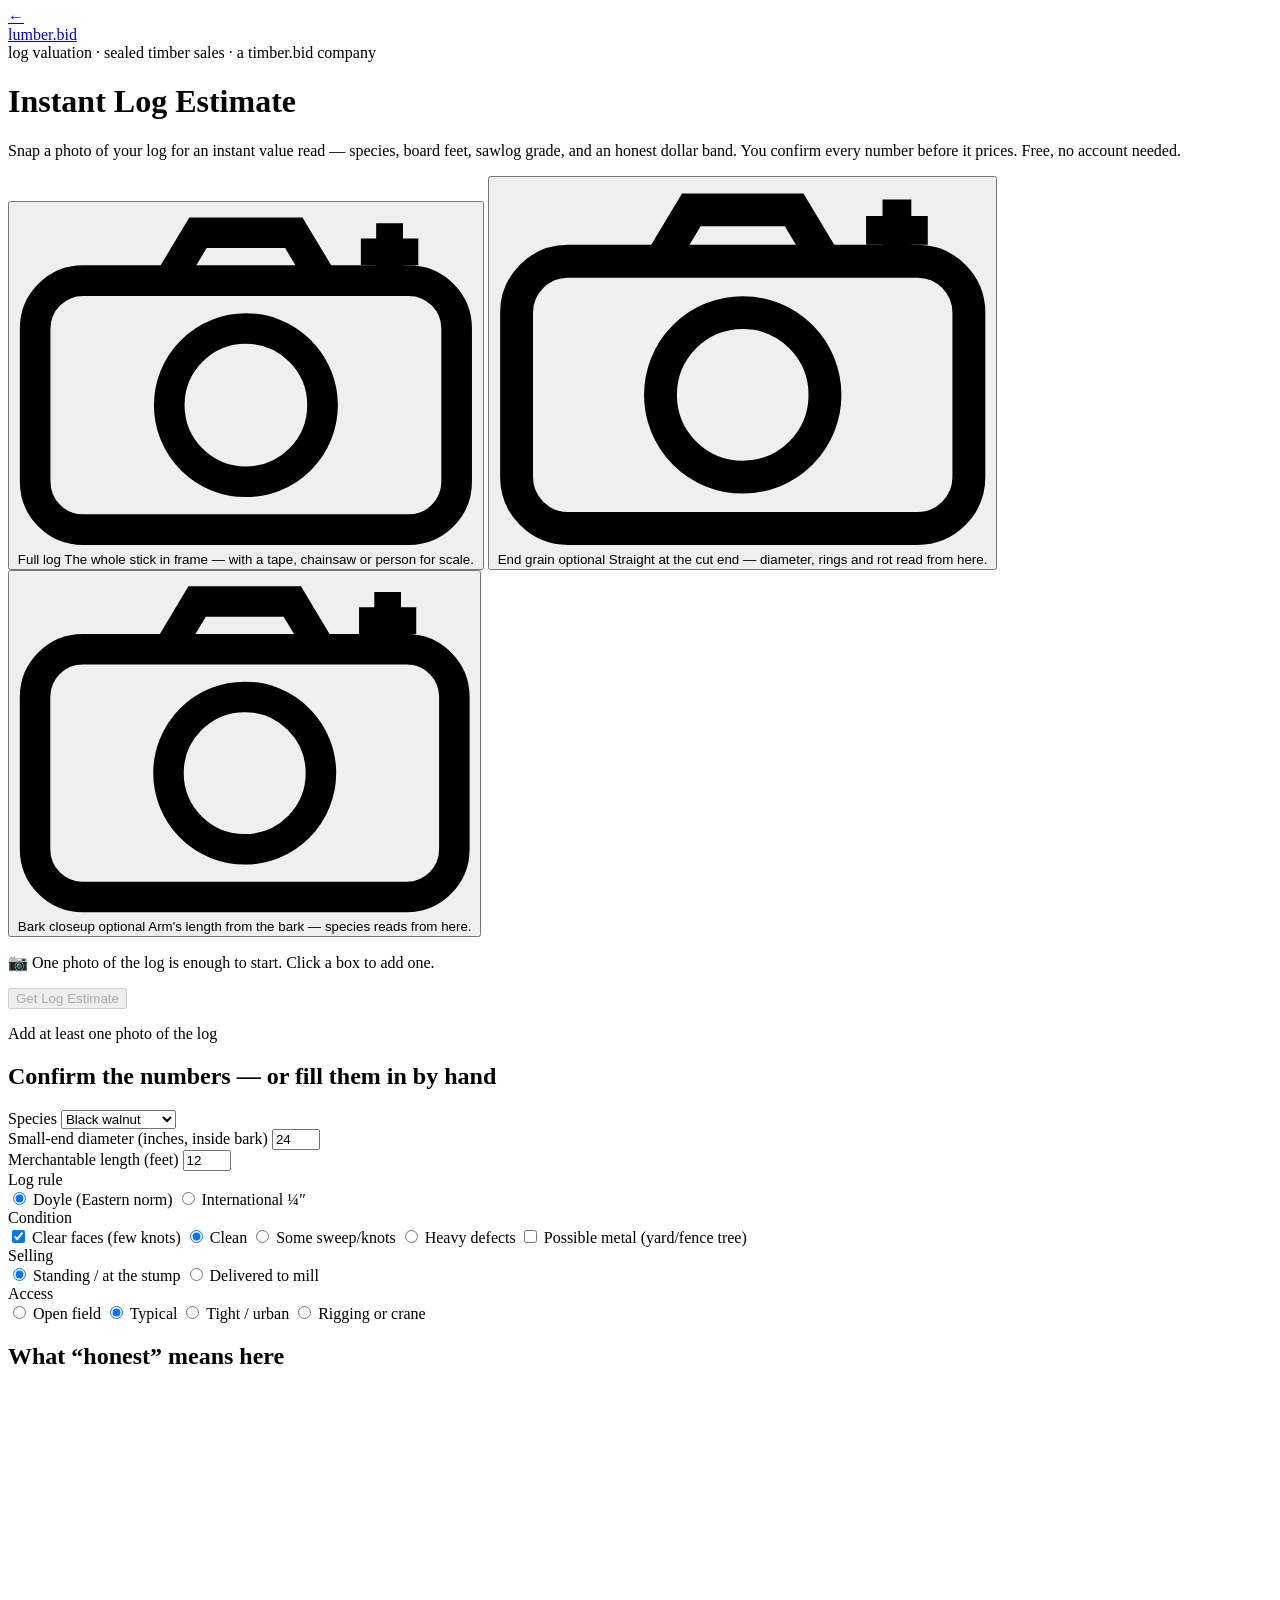
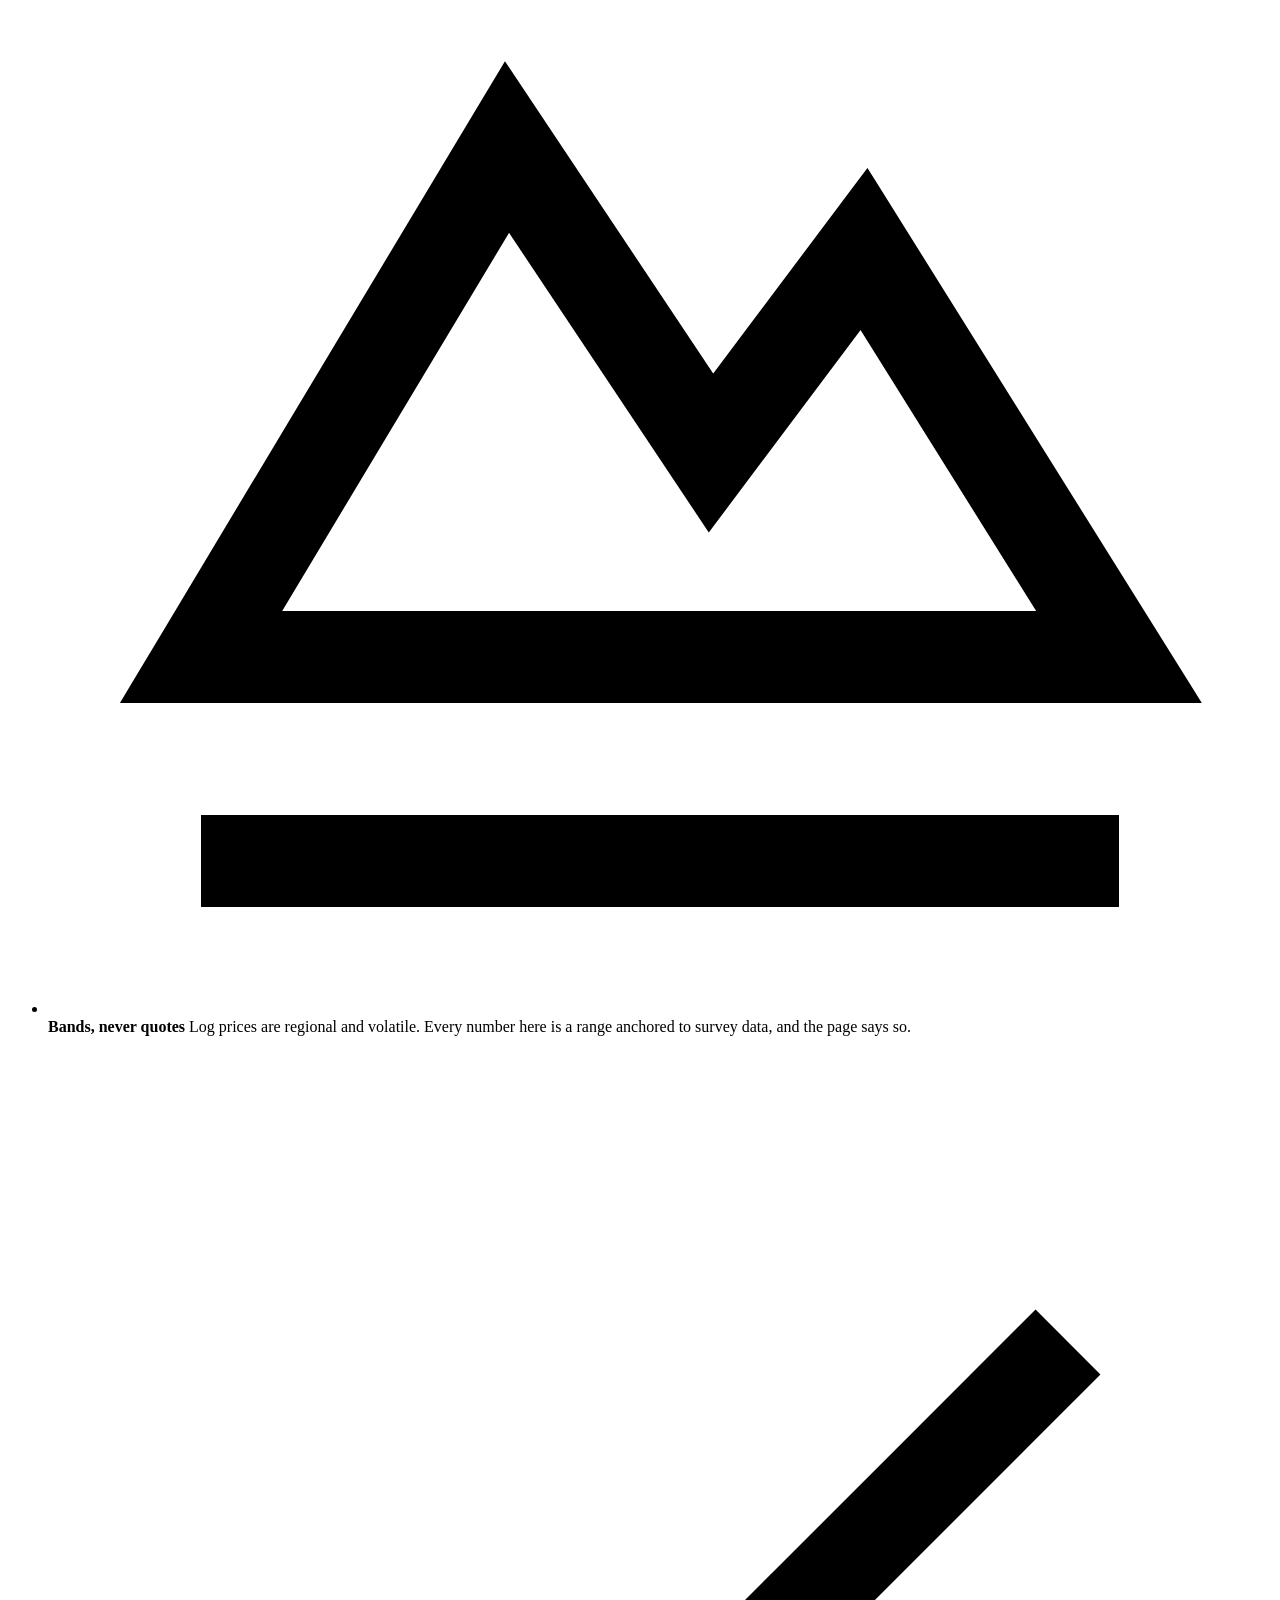
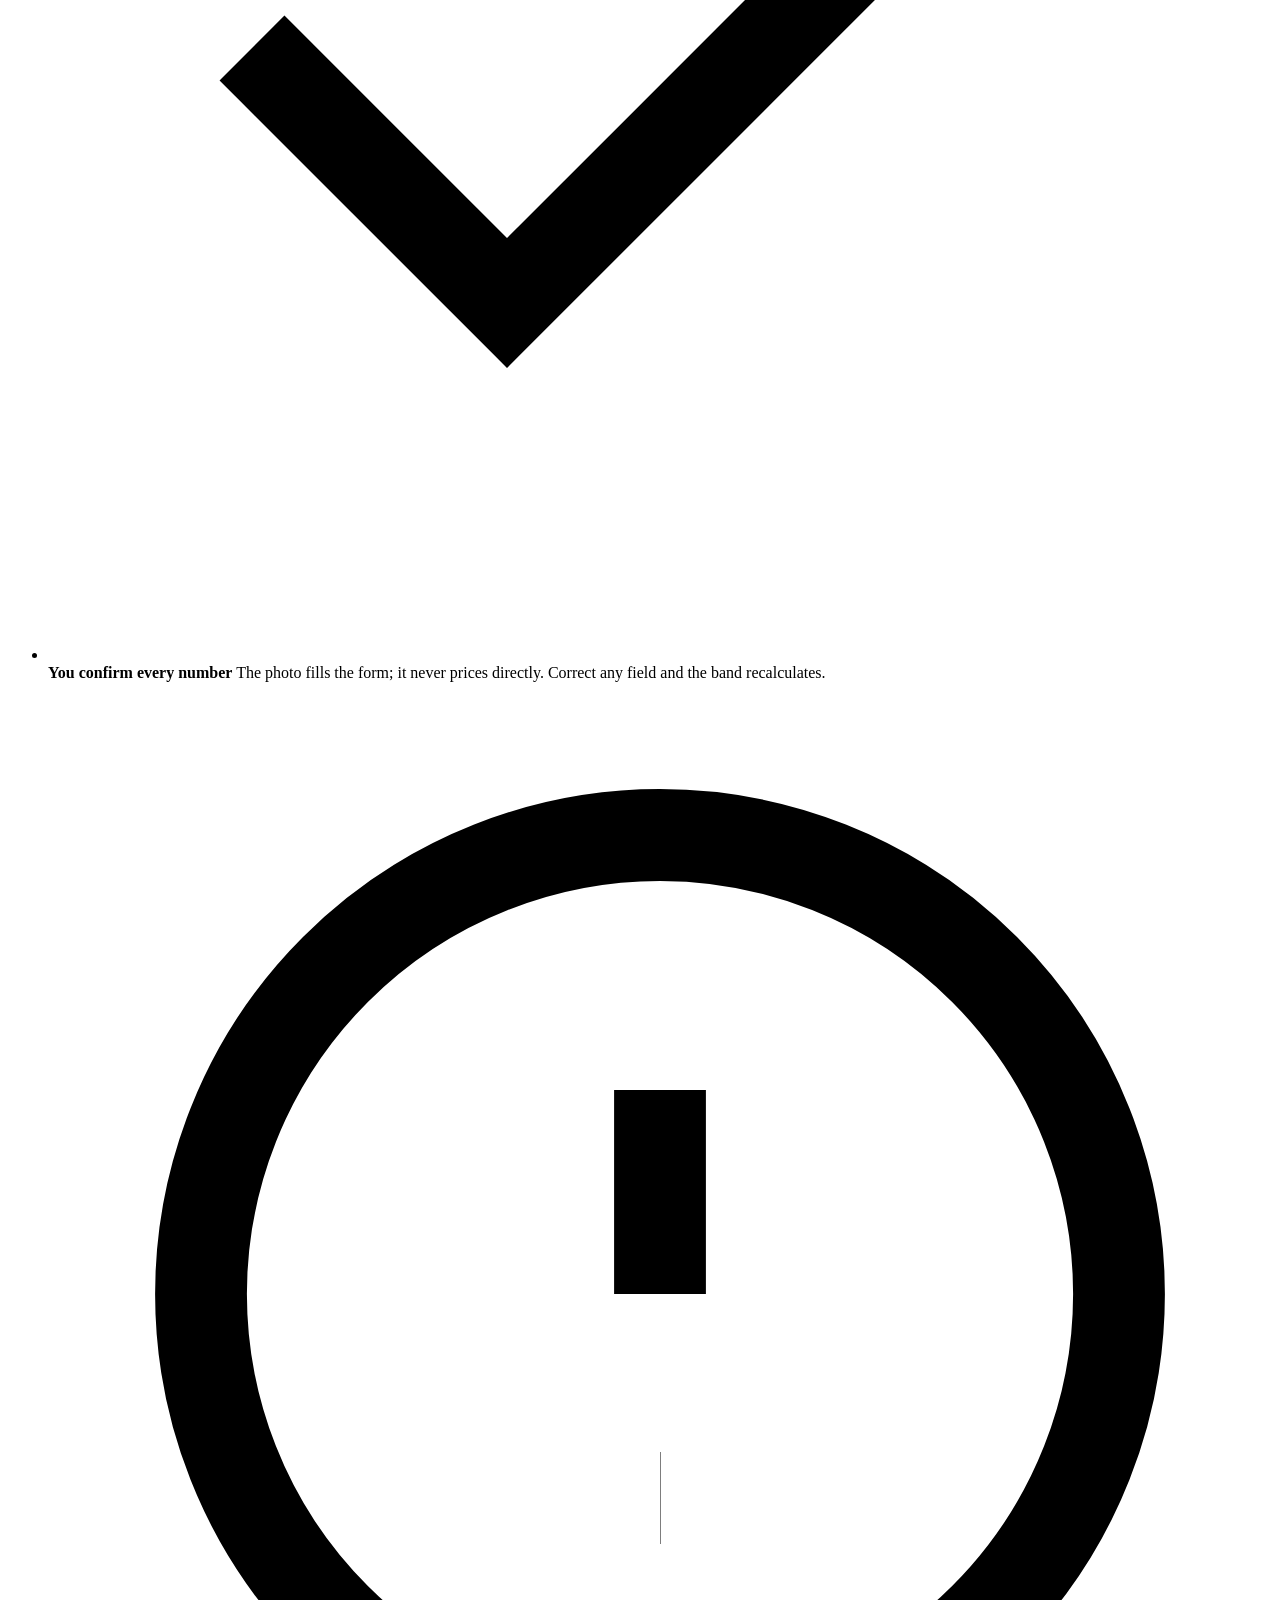
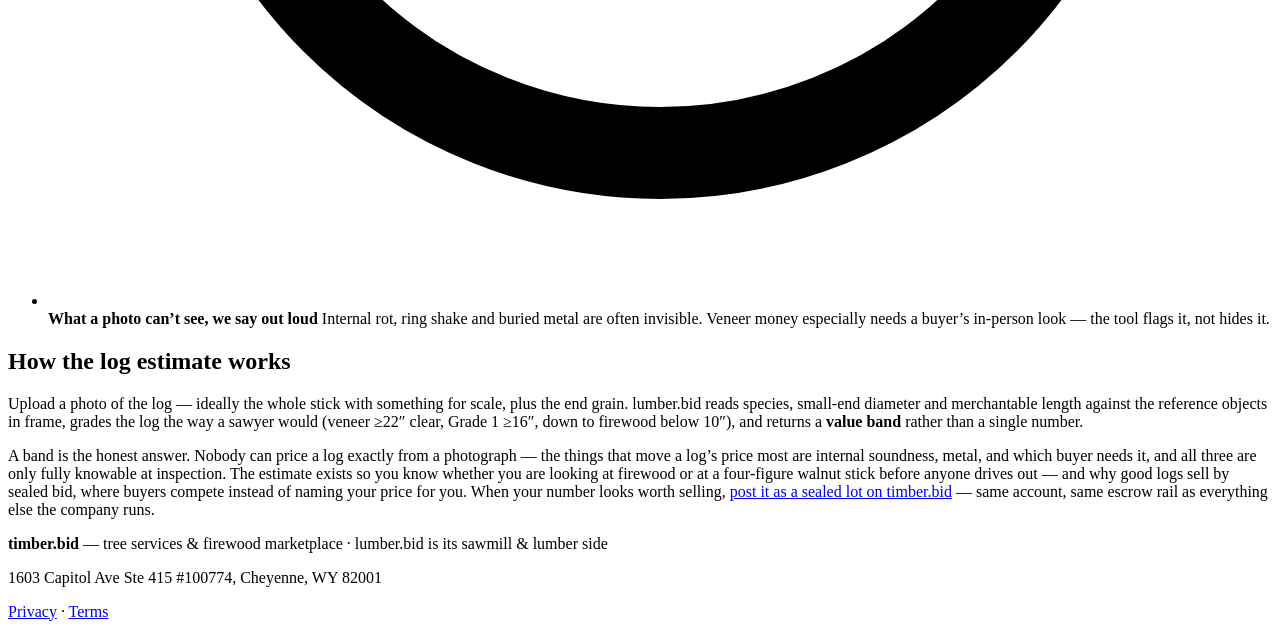
==== commit 89b0c8b4: "The estimator's subtitle says what the front door says lumber.bid's identity line is now "log valuat" ====
--- a/site/estimate.html
+++ b/site/estimate.html
@@ -23,7 +23,7 @@
     <a class="brand-back" href="/" aria-label="Back to lumber.bid">&larr;</a>
     <div>
       <div class="brand-name"><a href="/">lumber.bid</a></div>
-      <div class="brand-sub">sealed timber bids &middot; a timber.bid company</div>
+      <div class="brand-sub">log valuation &middot; sealed timber sales &middot; a timber.bid company</div>
     </div>
   </div>
 
@@ -135,6 +135,27 @@
   </form>
 
   <div id="est-result" class="card" hidden aria-live="polite"></div>
+
+  <!-- Appears once a band has rendered. The ask is deliberately the WAITLIST
+       ask, not a buyer promise: no auction is open and there is no buyer pool
+       yet, and the honesty rule (docs/lumber.md) binds every word on this site.
+       Writes role 'interested' / source 'lumber.bid' — the same row waitlist.js
+       creates — but through estimate-log, so the email is attached to the log
+       it is about instead of floating in a list of its own. -->
+  <div id="est-lead" class="card" hidden style="margin-top:1.25rem">
+    <h2>Tell me when a log like this can sell</h2>
+    <p>
+      No auction is open yet, and the first sales are broker-run while the buyer
+      side is seeded. Leave an email and you&rsquo;ll hear when sealed lots open
+      near you &mdash; nothing else.
+    </p>
+    <form id="est-lead-form" class="wl-form">
+      <input id="est-lead-email" type="email" required placeholder="you@example.com"
+             autocomplete="email" aria-label="Your email">
+      <button type="submit" class="cta-big" id="est-lead-submit">Keep me posted</button>
+    </form>
+    <p class="wl-status" id="est-lead-status" role="status"></p>
+  </div>
 
   <div class="card">
     <h2>What &ldquo;honest&rdquo; means here</h2>
@@ -190,6 +211,11 @@
   </div>
 </footer>
 
+<!-- waitlist.js first: it defines window.lumberWaitlistSubmit, which the
+     estimate page's email ask falls back to when the visitor never ran a
+     photo estimate (no estimate_id, so nothing to attach the email to). -->
+<script src="/metrics.js" defer></script>
+<script src="/waitlist.js" defer></script>
 <script src="/log-model.js" defer></script>
 <script src="/estimate.js" defer></script>
 </body>
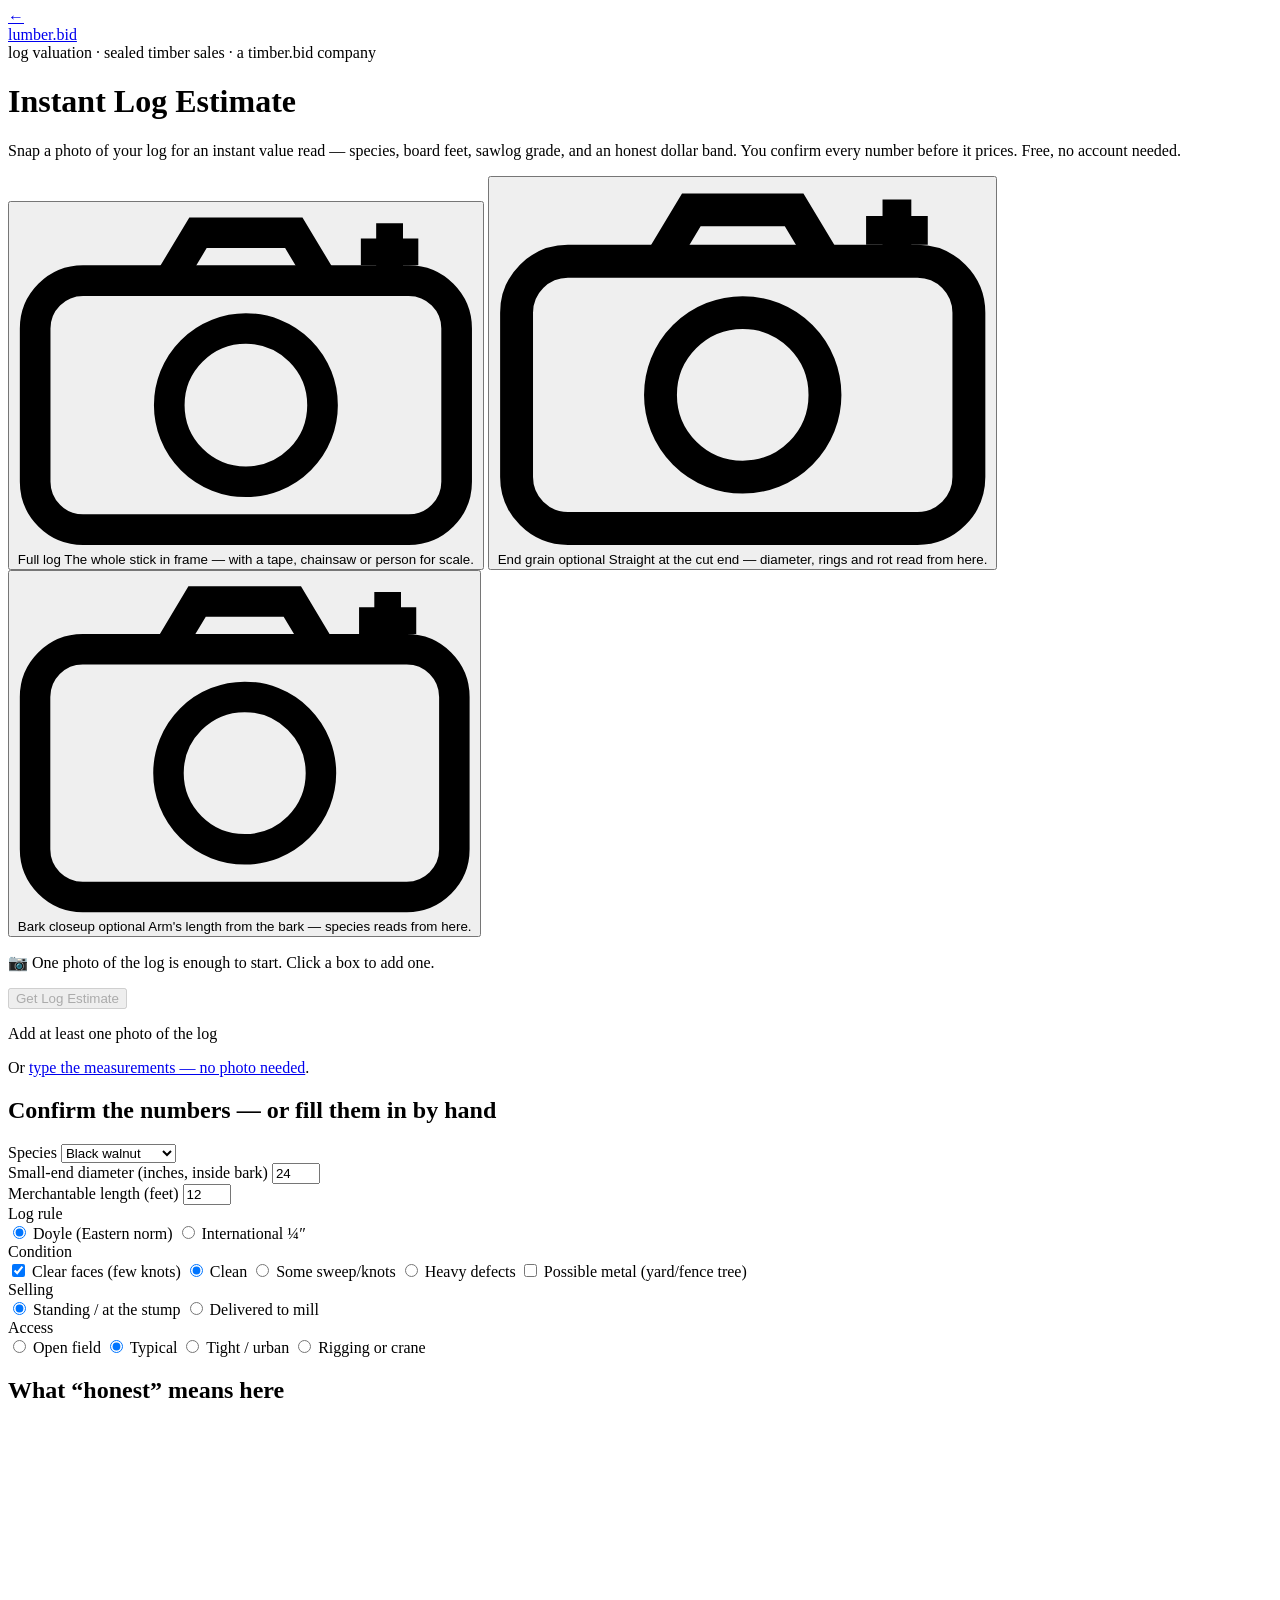
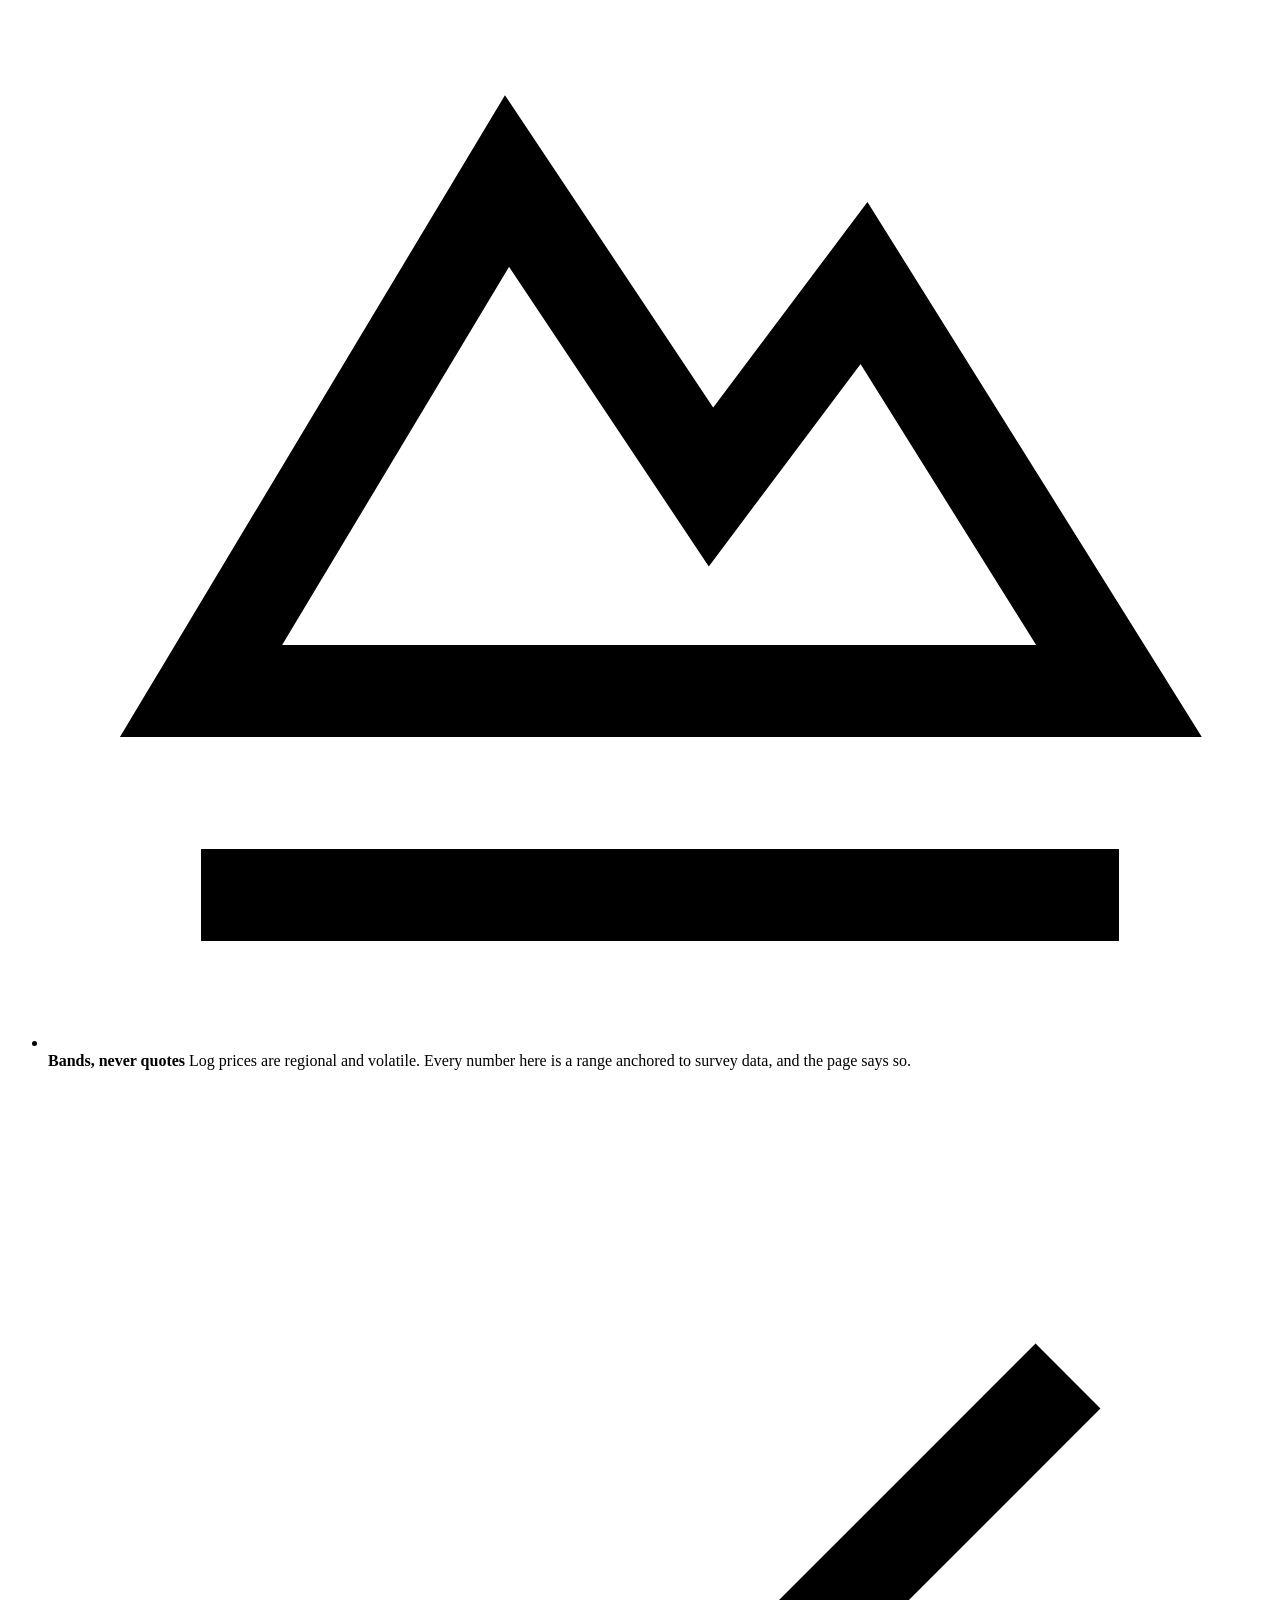
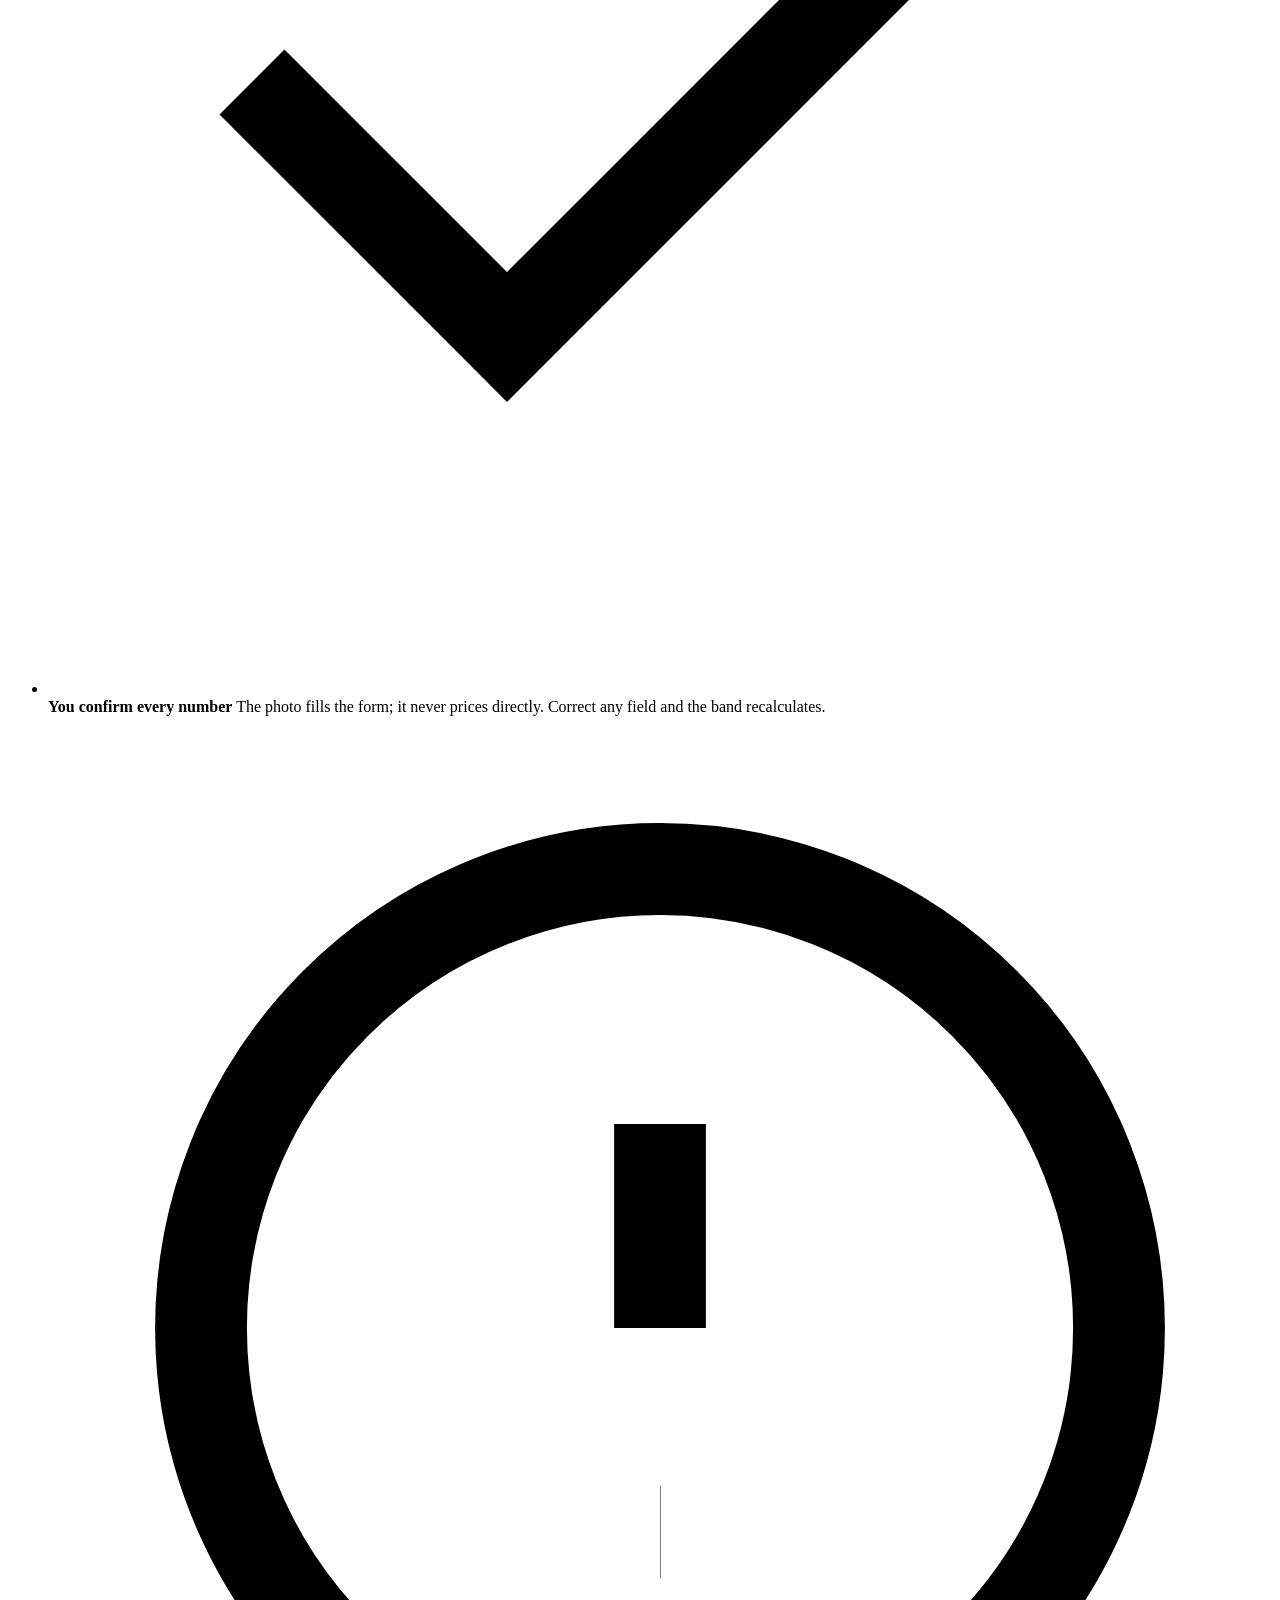
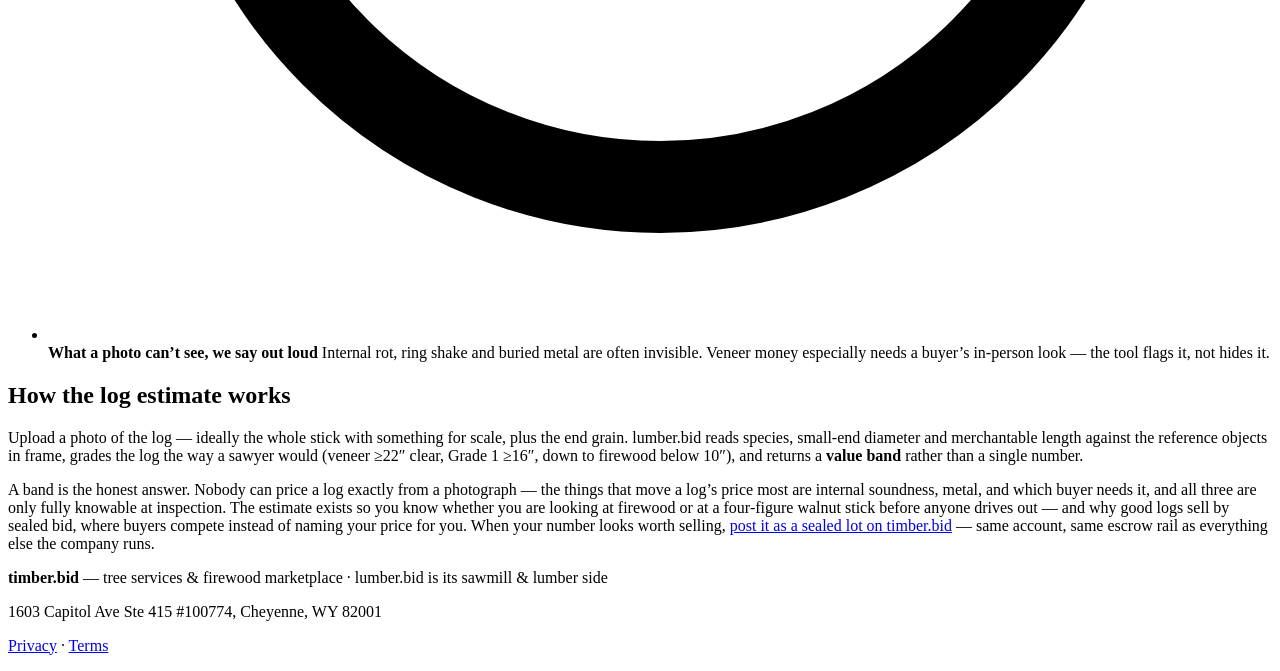
==== commit aa4a585d: "Fix lead prompt timing and waitlist confirmation visibility" ====
--- a/site/estimate.html
+++ b/site/estimate.html
@@ -62,6 +62,7 @@
 
   <button type="button" class="cta-big" id="est-photo-go" disabled>Get Log Estimate</button>
   <p class="cta-helper" id="est-photo-helper">Add at least one photo of the log</p>
+  <p class="cta-helper">Or <a href="#est-form">type the measurements &mdash; no photo needed</a>.</p>
   <p class="wl-status" id="est-photo-status" role="status"></p>
 
   <!-- The confirm form: the AI fills it, the seller corrects it, the band
@@ -136,7 +137,7 @@
 
   <div id="est-result" class="card" hidden aria-live="polite"></div>
 
-  <!-- Appears once a band has rendered. The ask is deliberately the WAITLIST
+  <!-- Appears after real input produces a result, never for the default. The ask is deliberately the WAITLIST
        ask, not a buyer promise: no auction is open and there is no buyer pool
        yet, and the honesty rule (docs/lumber.md) binds every word on this site.
        Writes role 'interested' / source 'lumber.bid' — the same row waitlist.js
